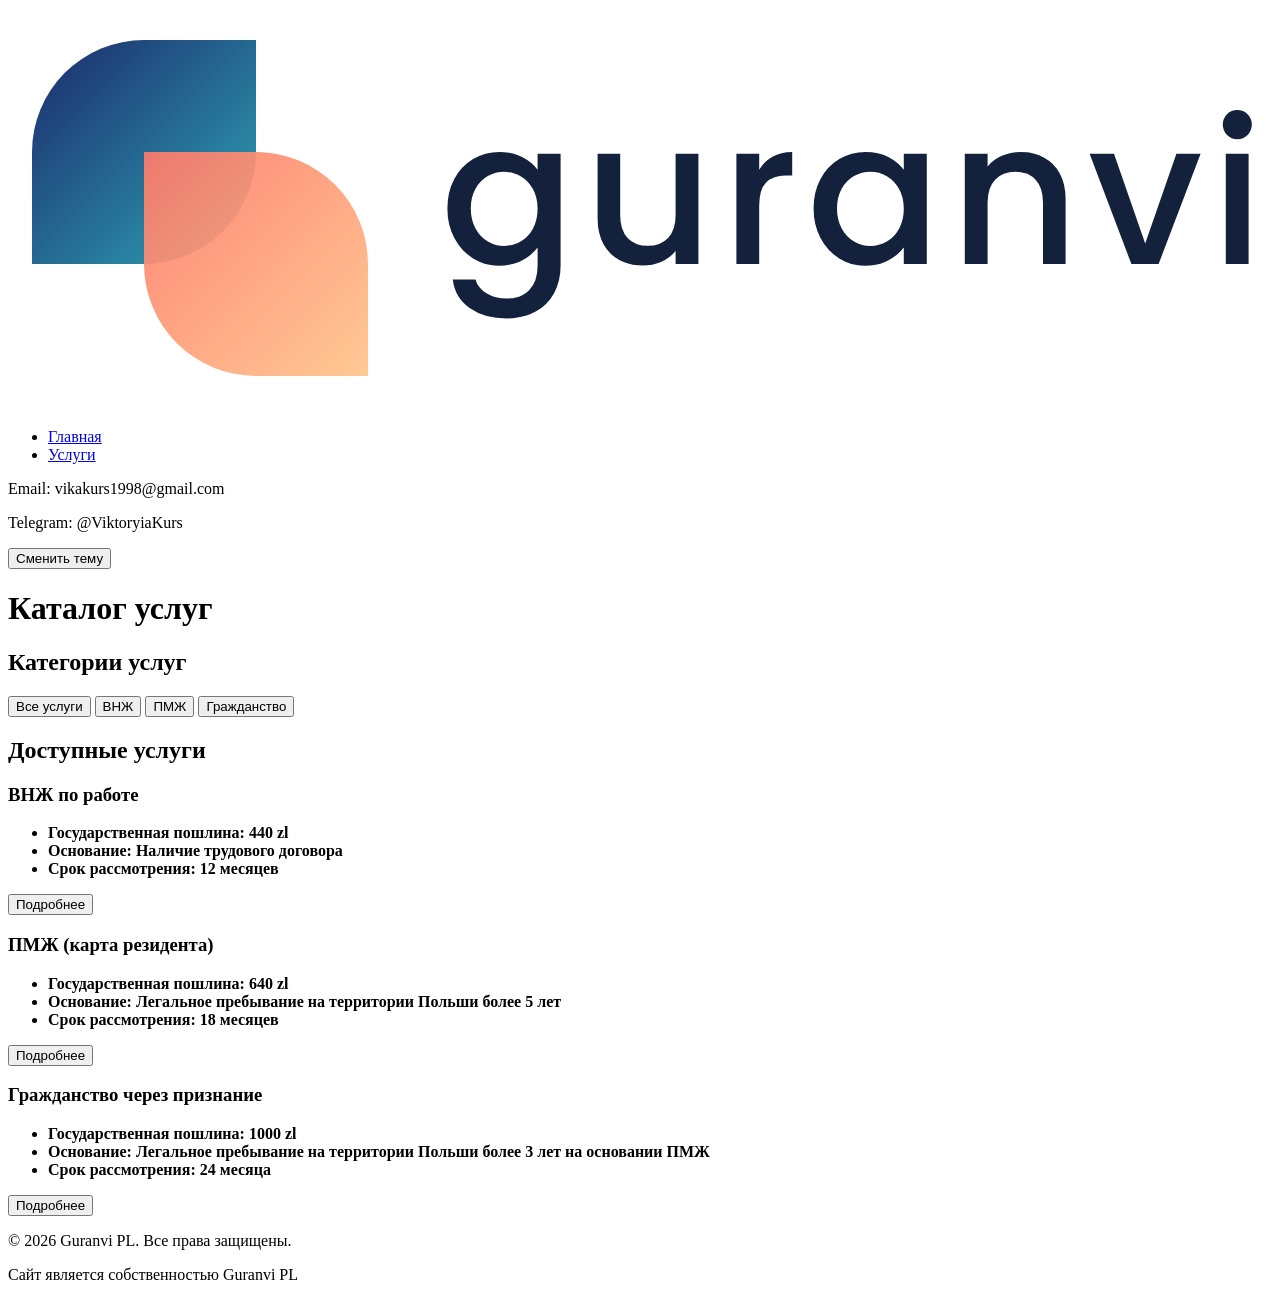
==== catalog.html @ c5201290 "feat: add structure catalog.html" ====
<!DOCTYPE html>
<html lang="ru">
<head>
    <meta charset="UTF-8">
    <meta name="viewport" content="width=device-width, initial-scale=1.0">
    <title>Каталог услуг | Легализация в Польше</title>
</head>
<body>
    <header>
        <a href="index.html" class="logo"><img src="guranvi-logo.png" alt="Логотип Guranvi"></a>
    <nav>
        <ul>
            <li><a href="index.html">Главная</a></li>
            <li><a href="catalog.html">Услуги</a></li>
        </ul>
    </nav>
    <div class="header-actions">
        <p>Email: vikakurs1998@gmail.com</p>
        <p>Telegram: @ViktoryiaKurs</p>
        <button id="theme-toggle">Сменить тему</button>
    </div>
    </header>
    <main>
        <h1>Каталог услуг</h1>
        <section class="services-filters">
            <h2>Категории услуг</h2>
            <div class="filter-buttons">
                <button class="filter-btn">Все услуги</button>
                <button class="filter-btn">ВНЖ</button>
                <button class="filter-btn">ПМЖ</button>
                <button class="filter-btn">Гражданство</button>
            </div>
        </section>
        <section class ="catalog-grid-section">
            <h2>Доступные услуги</h2>
            <div class="catalog-grid">
                <article class="service-card" data-category="vnzh">
                    <h3>ВНЖ по работе</h3>
                    <ul class="service-parameters">
                        <li><strong>Государственная пошлина: 440 zl</strong></li>
                        <li><strong>Основание: Наличие трудового договора</strong></li>
                        <li><strong>Срок рассмотрения: 12 месяцев</strong></li>
                    </ul>
                    <button class="card-btn">Подробнее</button>
                </article>
            <article class="service-card" data-category="pmzh">
                <h3>ПМЖ (карта резидента)</h3>
                <ul class="service-parameters">
                    <li><strong>Государственная пошлина: 640 zl</strong></li>
                    <li><strong>Основание: Легальное пребывание на территории Польши более 5 лет</strong></li>
                    <li><strong>Срок рассмотрения: 18 месяцев</strong></li>
                </ul>
                <button class="card-btn">Подробнее</button>
            </article>
            <article class="service-card" data-category="grazhdanstvo">
                <h3>Гражданство через признание</h3>
                <ul class="service-parameters">
                    <li><strong>Государственная пошлина: 1000 zl</strong></li>
                    <li><strong>Основание: Легальное пребывание на территории Польши более 3 лет на основании ПМЖ</strong></li>
                    <li><strong>Срок рассмотрения: 24 месяца</strong></li>
                </ul>
                <button class="card-btn">Подробнее</button>
            </article>
        </div>
    </main>
    <footer>
        <p>&copy; 2026 Guranvi PL. Все права защищены.</p>
        <p>Сайт является собственностью Guranvi PL</p>
    </footer>
</body>
</html>
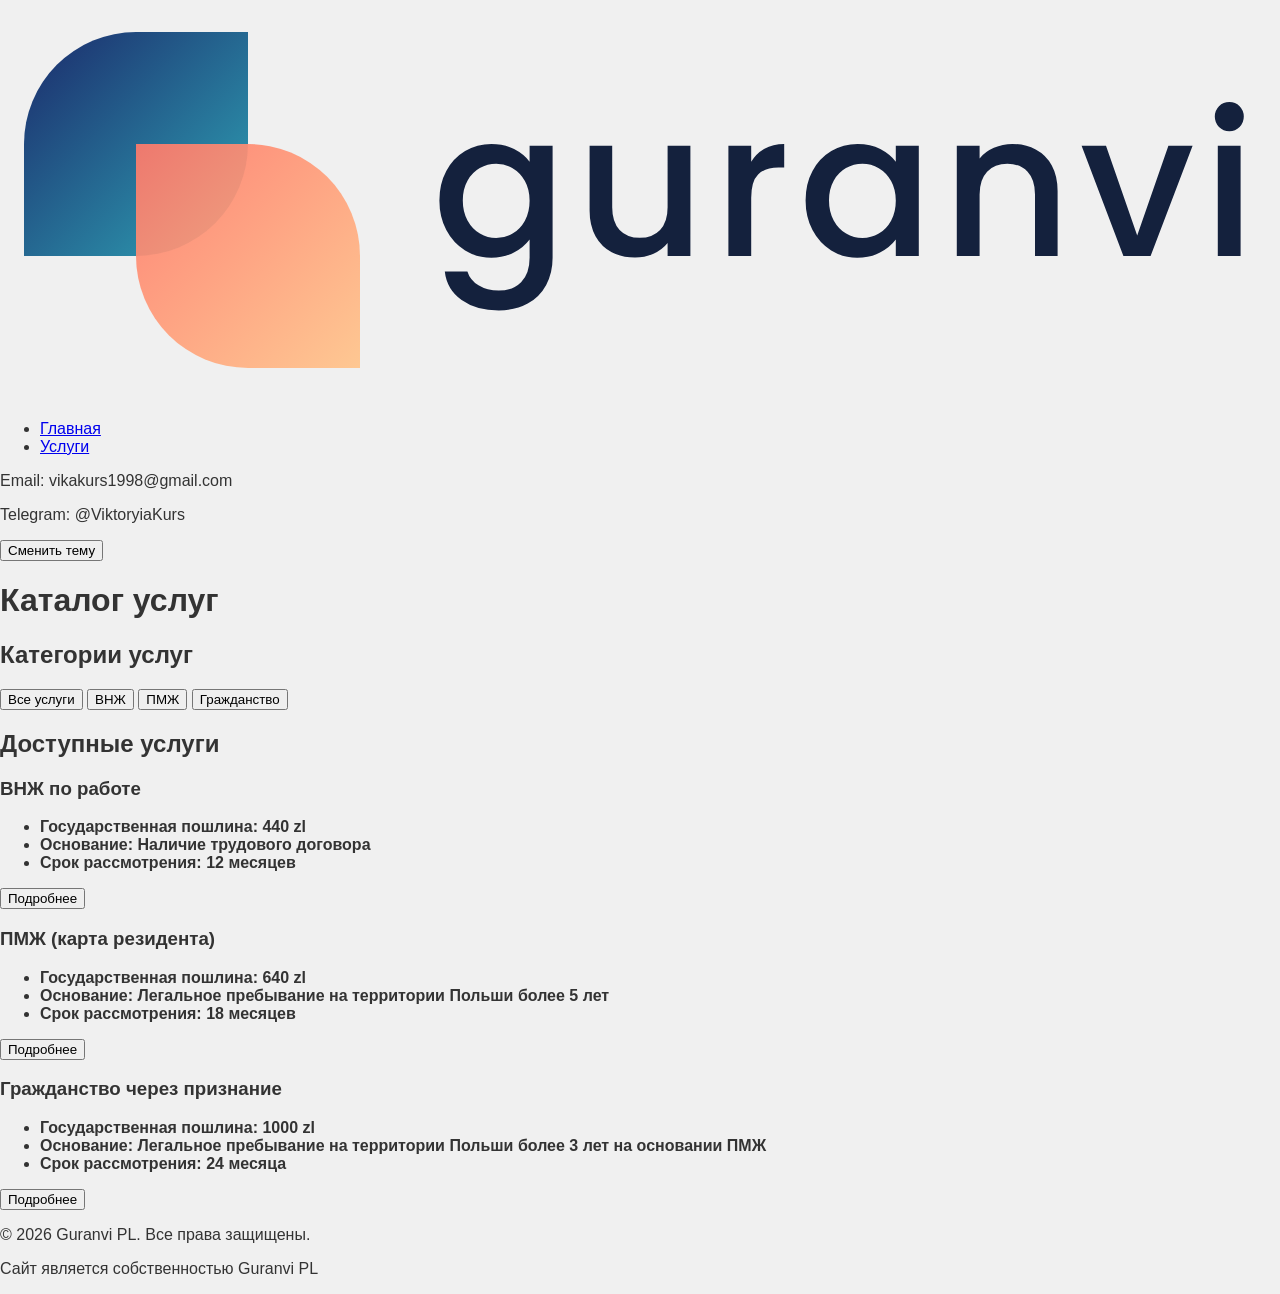
==== commit 391da0ae: "feat: style and change styles button" ====
--- a/catalog.html
+++ b/catalog.html
@@ -4,6 +4,7 @@
     <meta charset="UTF-8">
     <meta name="viewport" content="width=device-width, initial-scale=1.0">
     <title>Каталог услуг | Легализация в Польше</title>
+    <link rel="stylesheet" href="style.css">
 </head>
 <body>
     <header>
@@ -62,10 +63,12 @@
                 <button class="card-btn">Подробнее</button>
             </article>
         </div>
+        </section>
     </main>
     <footer>
         <p>&copy; 2026 Guranvi PL. Все права защищены.</p>
         <p>Сайт является собственностью Guranvi PL</p>
     </footer>
+    <script src="script.js"></script>
 </body>
 </html>
--- a/style.css
+++ b/style.css
@@ -0,0 +1,21 @@
+:root {
+    --bg-color: #f0f0f0;
+    --text-color: #333;
+    --accent-color: #007BFF;
+}
+[data-theme="dark"] {
+    --bg-color: #1e1e1e;
+    --text-color: #f0f0f0;
+    --accent-color: #1E90FF;
+}
+body {
+    background-color: var(--bg-color);
+    color: var(--text-color);
+    font-family: Arial, sans-serif;
+    margin: 0;
+    padding: 0;
+}
+[data-theme="dark"] .logo img {
+    filter: brightness(0) invert(1);
+    opacity: 0.9;
+}
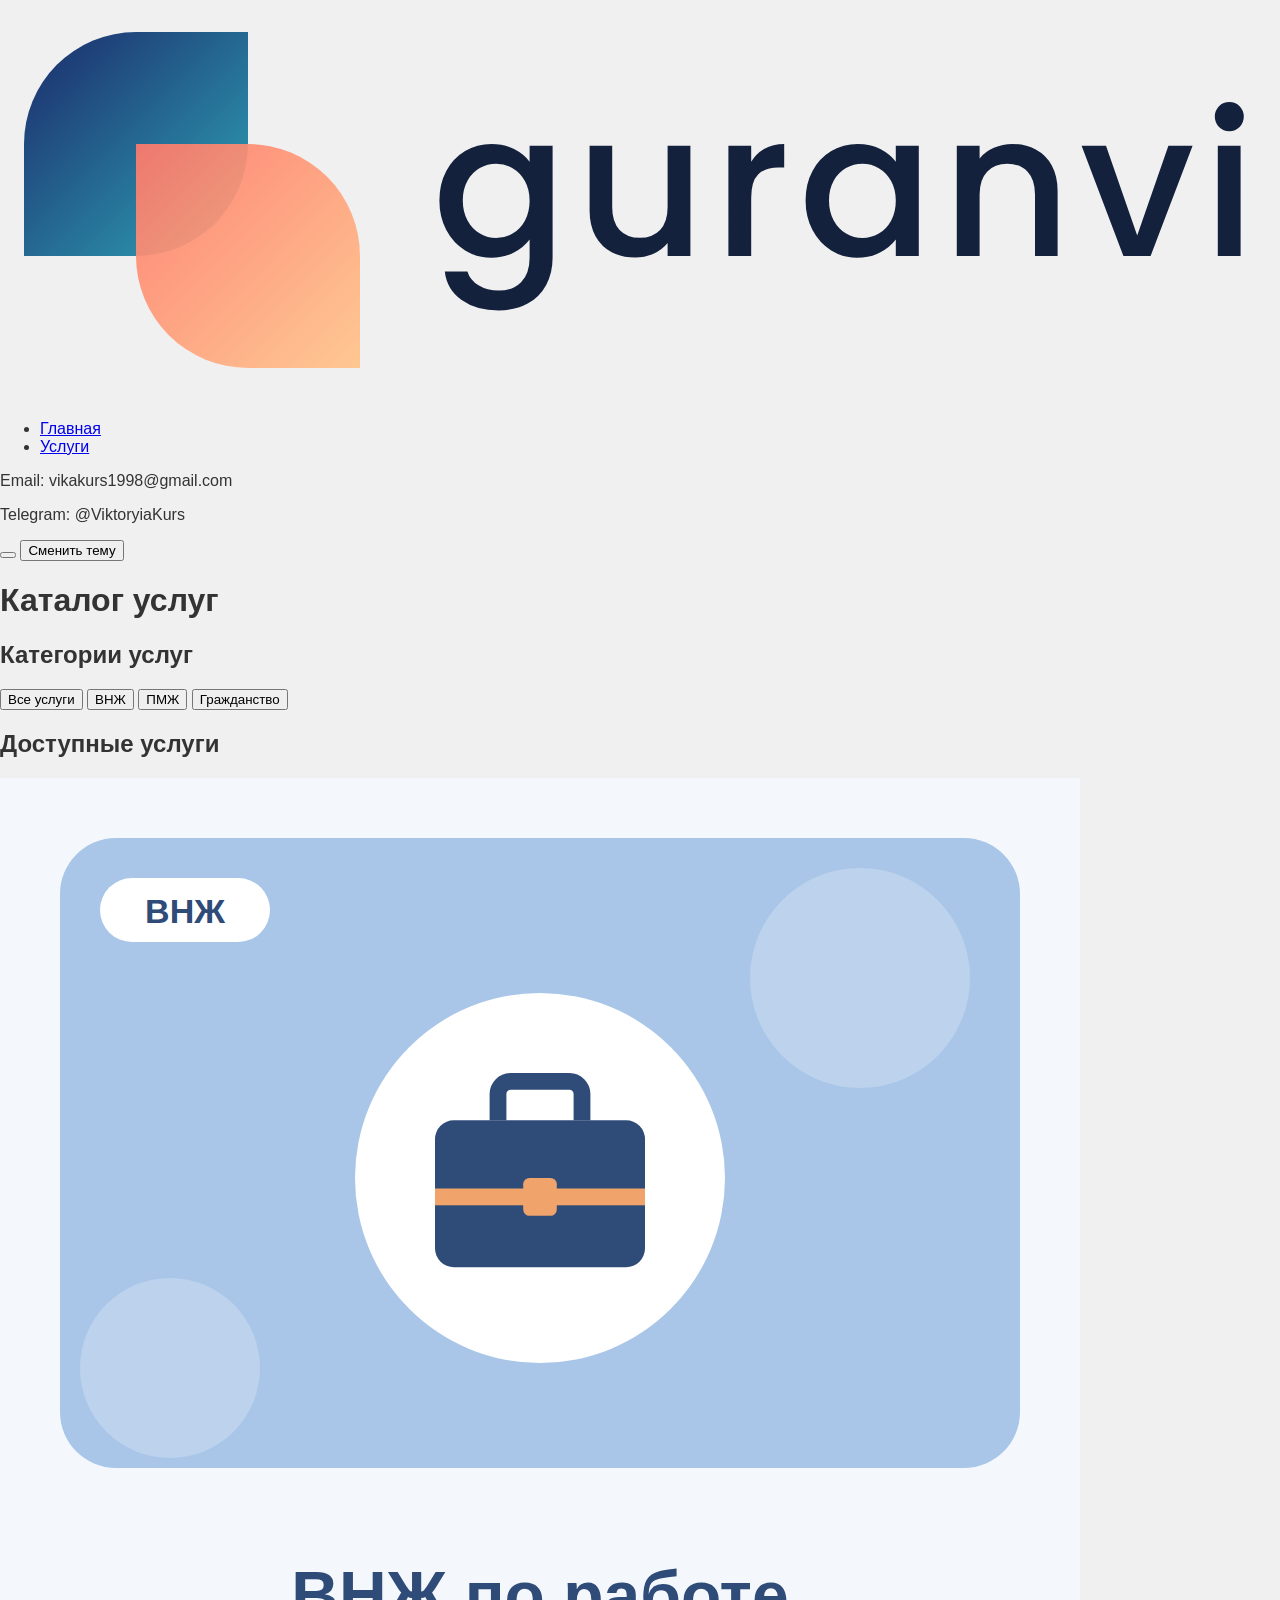
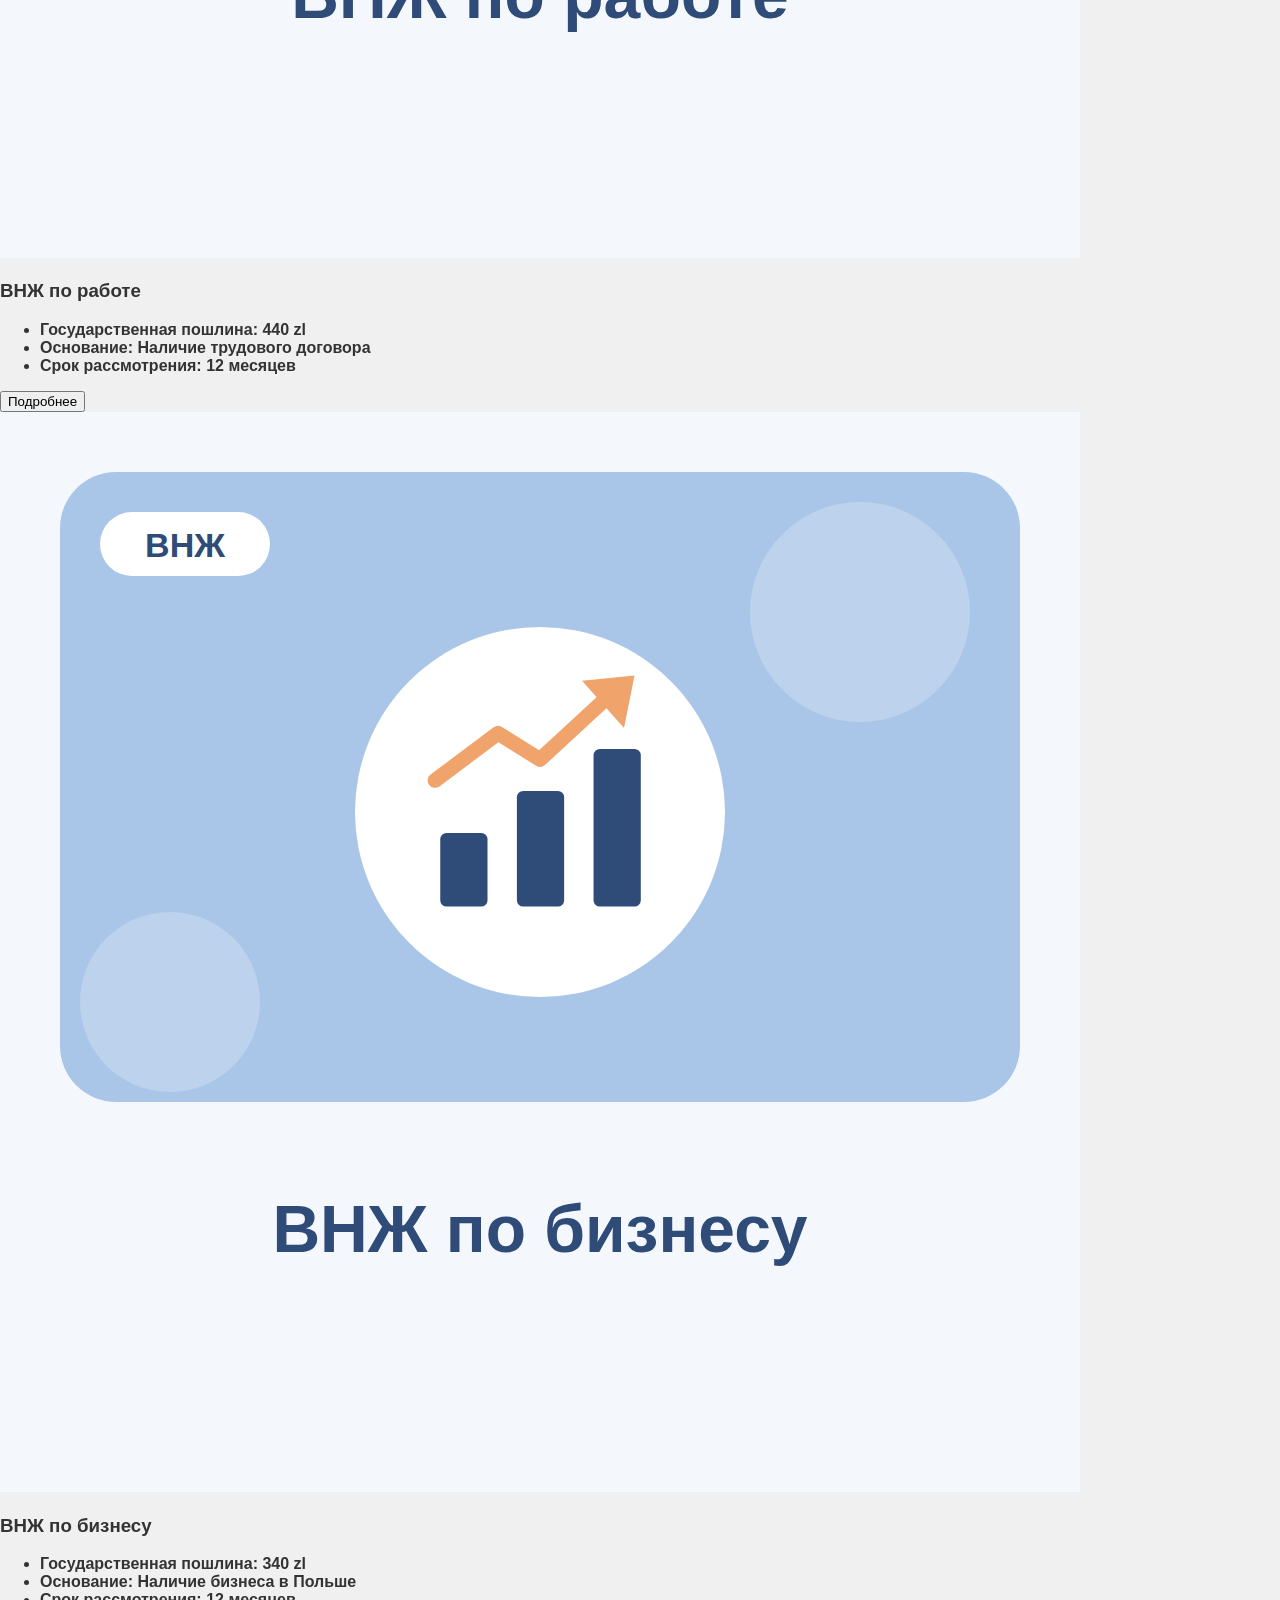
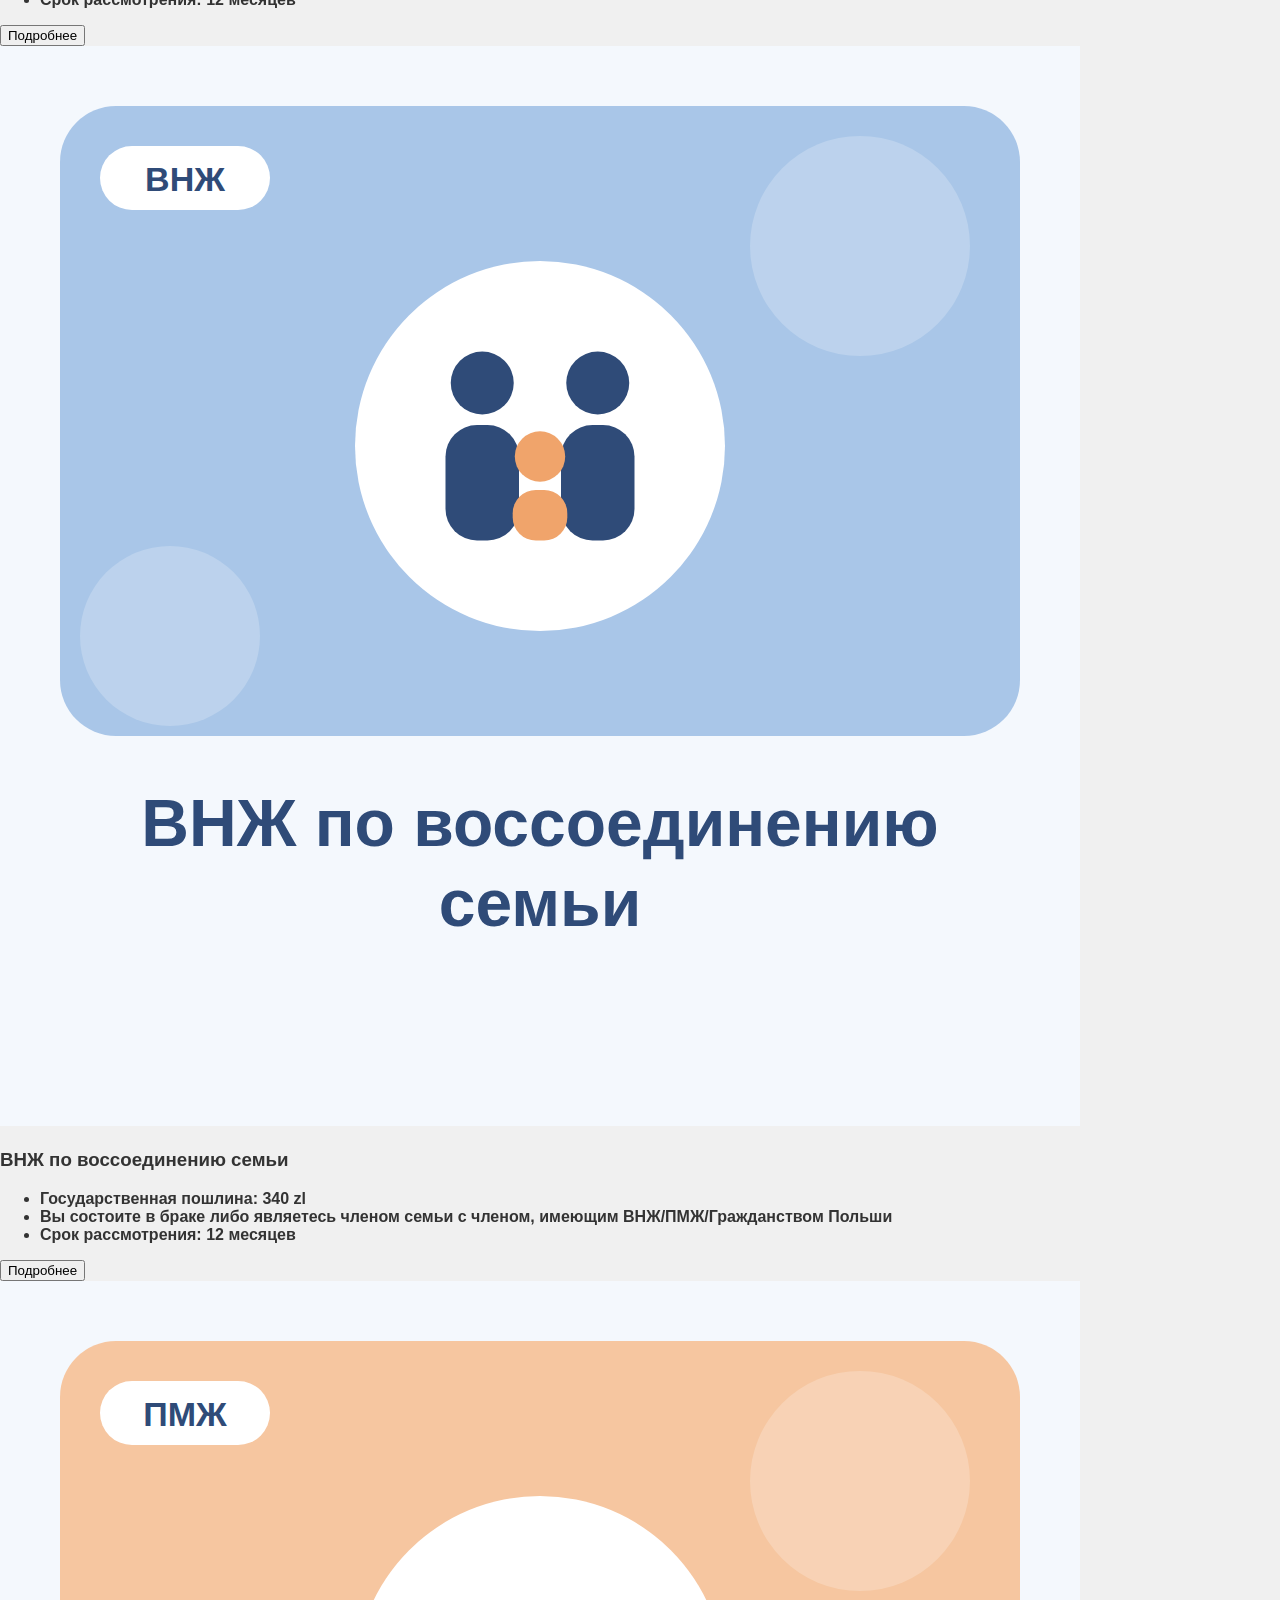
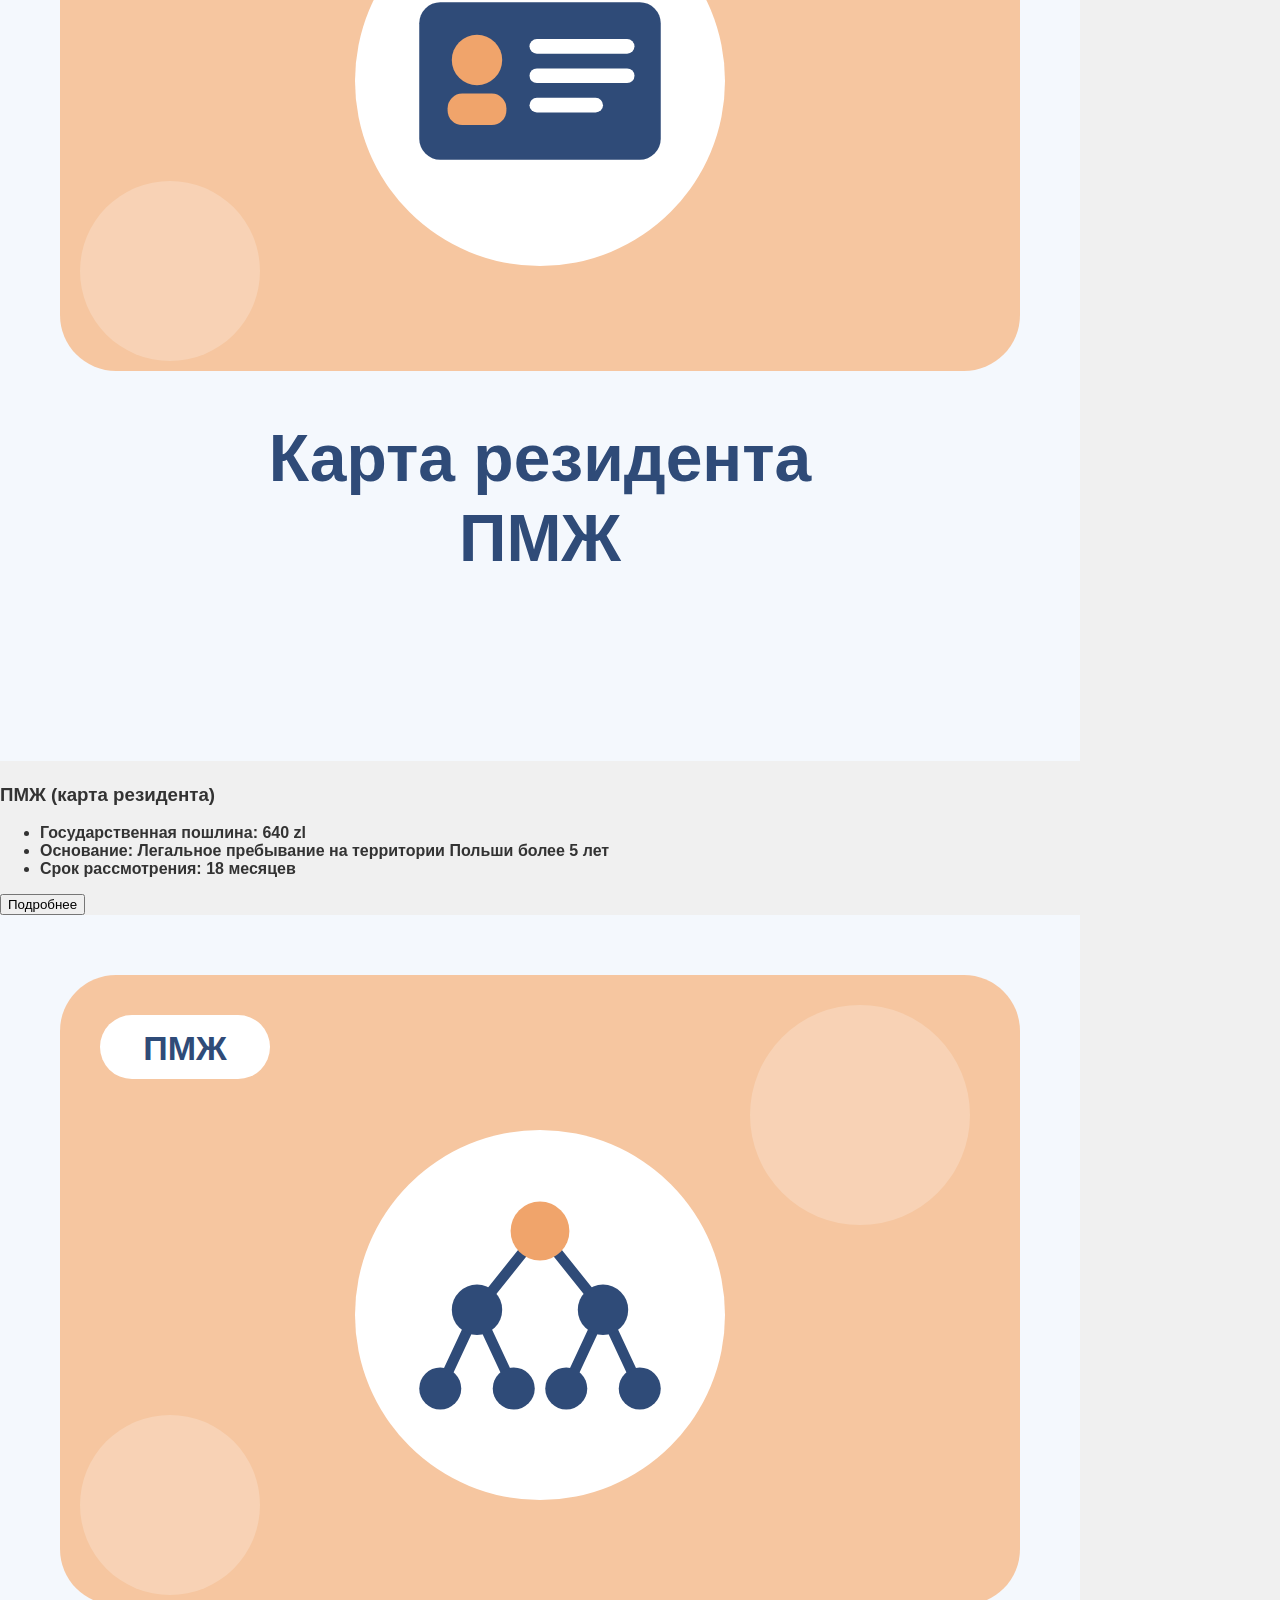
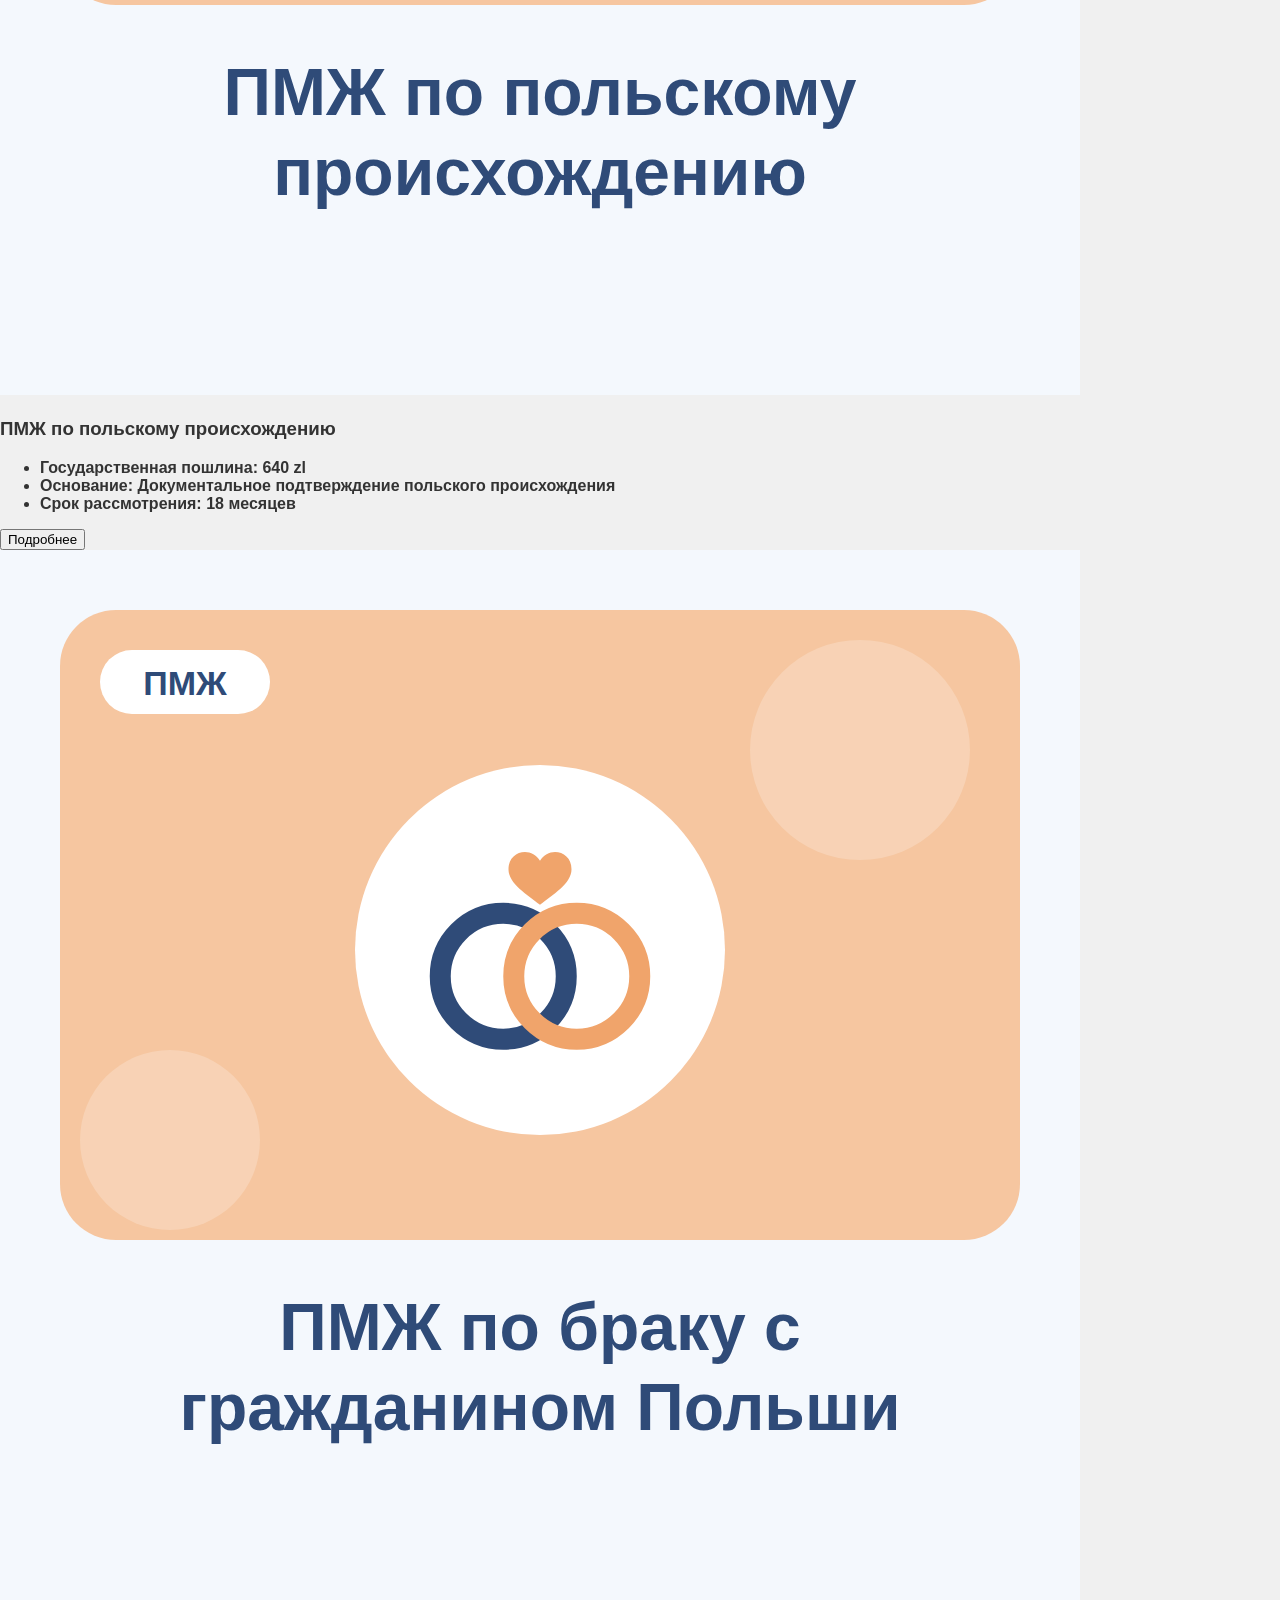
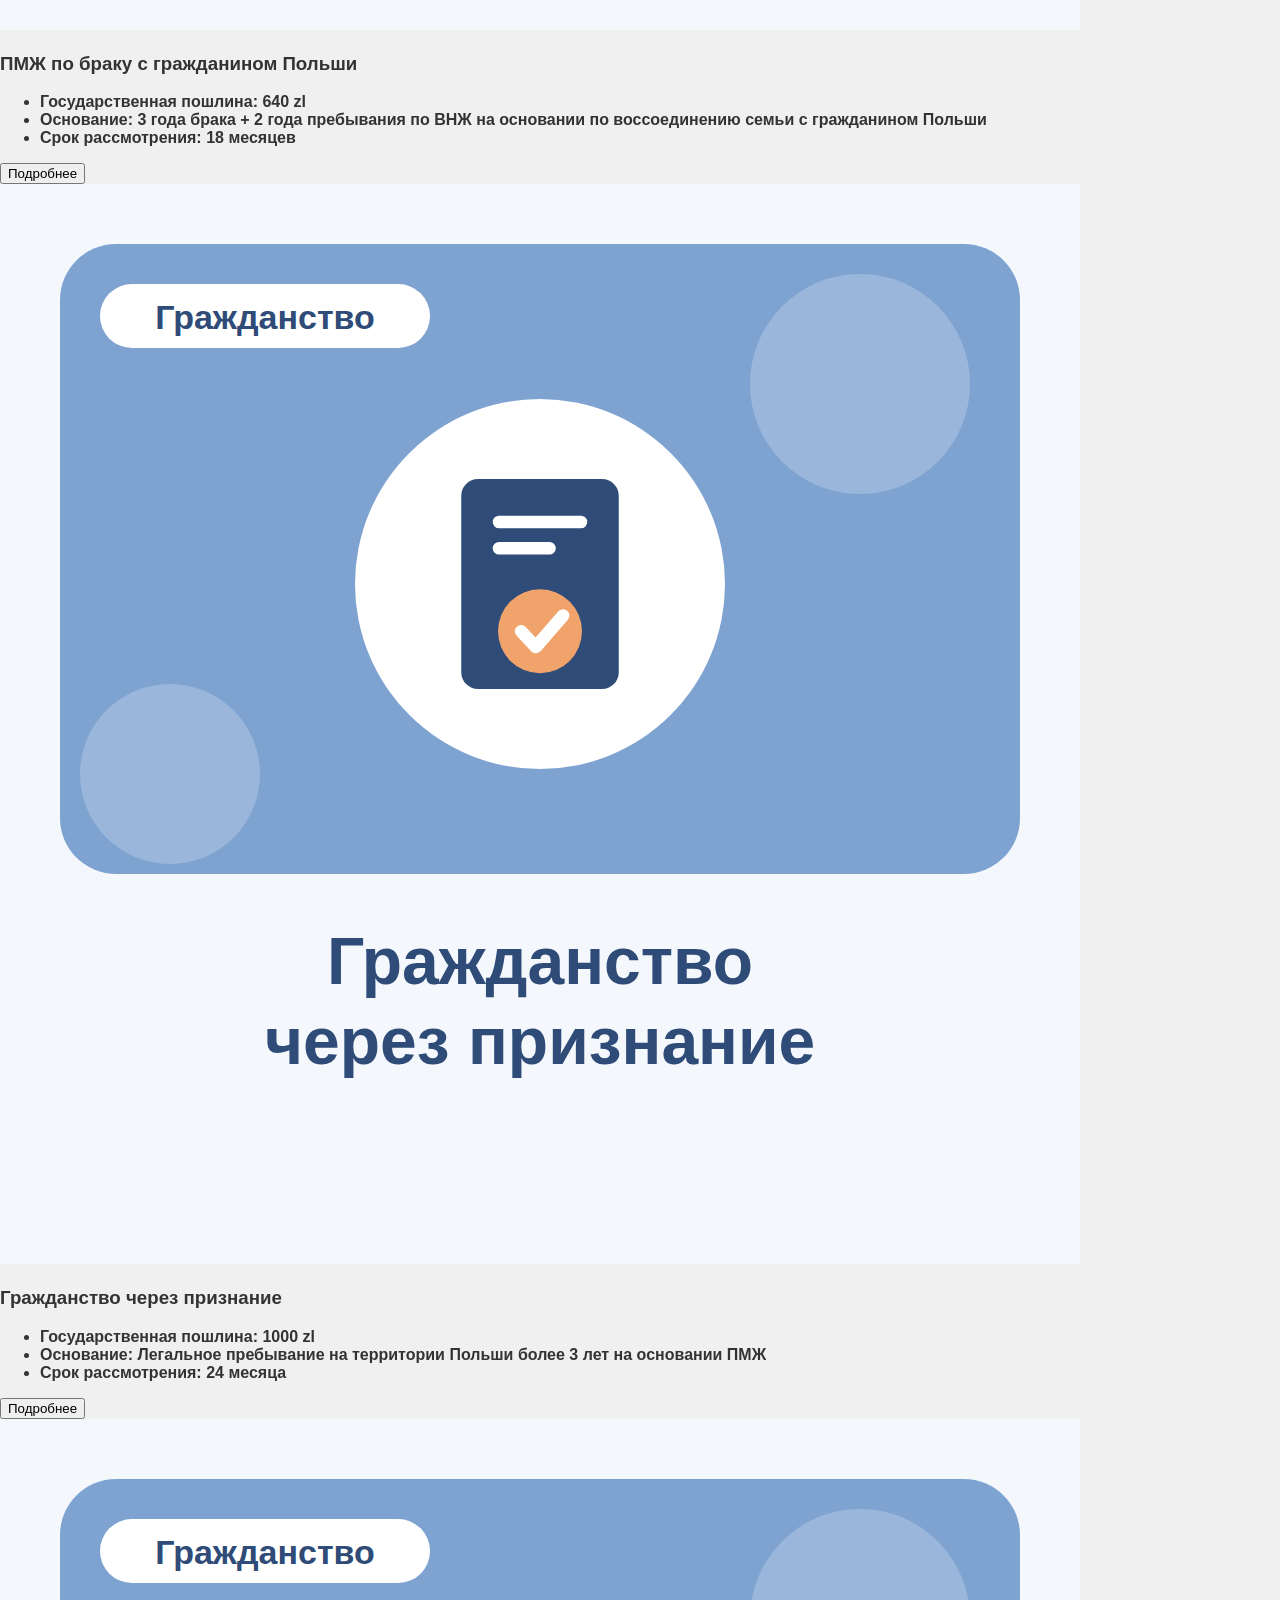
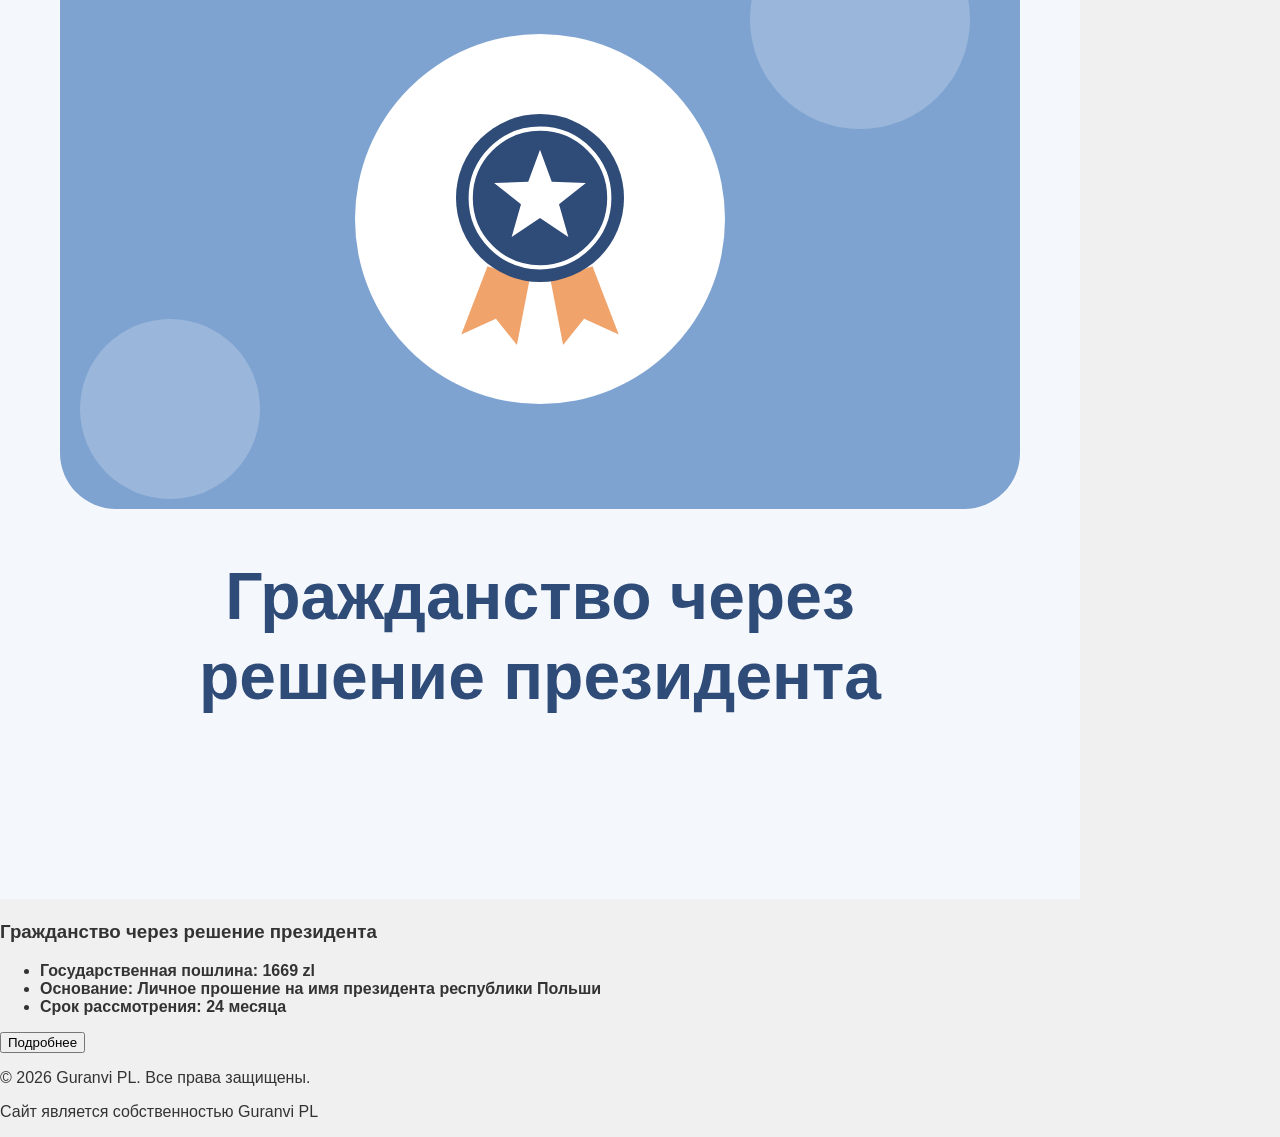
==== commit eb819ea7: "feat: restructure images folder and add cards content" ====
--- a/catalog.html
+++ b/catalog.html
@@ -5,6 +5,7 @@
     <meta name="viewport" content="width=device-width, initial-scale=1.0">
     <title>Каталог услуг | Легализация в Польше</title>
     <link rel="stylesheet" href="style.css">
+    <link rel="icon" type="image/svg+xml" href="images/guranvi-icon.svg">
 </head>
 <body>
     <header>
@@ -18,6 +19,11 @@
     <div class="header-actions">
         <p>Email: vikakurs1998@gmail.com</p>
         <p>Telegram: @ViktoryiaKurs</p>
+        <button class="burger-menu" aria-label="Открыть меню"></button>
+        <span></span>
+        <span></span>
+        <span></span>
+        </button>
         <button id="theme-toggle">Сменить тему</button>
     </div>
     </header>
@@ -36,6 +42,7 @@
             <h2>Доступные услуги</h2>
             <div class="catalog-grid">
                 <article class="service-card" data-category="vnzh">
+                    <img src="images/01-vnzh-rabota.png" alt="ВНЖ по работе" class="card-img">
                     <h3>ВНЖ по работе</h3>
                     <ul class="service-parameters">
                         <li><strong>Государственная пошлина: 440 zl</strong></li>
@@ -44,7 +51,28 @@
                     </ul>
                     <button class="card-btn">Подробнее</button>
                 </article>
+                <article class="service-card" data-category="vnzh">
+                    <img src="images/02-vnzh-biznes.png" alt="ВНЖ по бизнесу" class="card-img">
+                    <h3>ВНЖ по бизнесу</h3>
+                    <ul class="service-parameters">
+                        <li><strong>Государственная пошлина: 340 zl</strong></li>
+                        <li><strong>Основание: Наличие бизнеса в Польше</strong></li>
+                        <li><strong>Срок рассмотрения: 12 месяцев</strong></li>
+                    </ul>
+                    <button class="card-btn">Подробнее</button>
+                </article>
+            <article class="service-card" data-category="vnzh">
+                    <img src="images/03-vnzh-semya.png" alt="ВНЖ по воссоединению семьи" class="card-img">
+                    <h3>ВНЖ по воссоединению семьи</h3>
+                    <ul class="service-parameters">
+                        <li><strong>Государственная пошлина: 340 zl</strong></li>
+                        <li><strong>Вы состоите в браке либо являетесь членом семьи с членом, имеющим ВНЖ/ПМЖ/Гражданством Польши</strong></li>
+                        <li><strong>Срок рассмотрения: 12 месяцев</strong></li>
+                    </ul>
+                    <button class="card-btn">Подробнее</button>
+                </article>
             <article class="service-card" data-category="pmzh">
+                <img src="images/04-karta-rezidenta.png" alt="ПМЖ (карта резидента)" class="card-img">
                 <h3>ПМЖ (карта резидента)</h3>
                 <ul class="service-parameters">
                     <li><strong>Государственная пошлина: 640 zl</strong></li>
@@ -53,11 +81,42 @@
                 </ul>
                 <button class="card-btn">Подробнее</button>
             </article>
+            <article class="service-card" data-category="pmzh">
+                <img src="images/05-pmzh-proishozhdenie.png" alt="ПМЖ по польскому происхождению" class="card-img">
+                <h3>ПМЖ по польскому происхождению</h3>
+                <ul class="service-parameters">
+                    <li><strong>Государственная пошлина: 640 zl</strong></li>
+                    <li><strong>Основание: Документальное подтверждение польского происхождения</strong></li>
+                    <li><strong>Срок рассмотрения: 18 месяцев</strong></li>
+                </ul>
+                <button class="card-btn">Подробнее</button>
+            </article>
+            <article class="service-card" data-category="pmzh">
+                <img src="images/06-pmzh-brak.png" alt="ПМЖ по браку с гражданином Польши" class="card-img">
+                <h3>ПМЖ по браку с гражданином Польши</h3>
+                <ul class="service-parameters">
+                    <li><strong>Государственная пошлина: 640 zl</strong></li>
+                    <li><strong>Основание: 3 года брака + 2 года пребывания по ВНЖ на основании по воссоединению семьи с гражданином Польши</strong></li>
+                    <li><strong>Срок рассмотрения: 18 месяцев</strong></li>
+                </ul>
+                <button class="card-btn">Подробнее</button>
+            </article>
             <article class="service-card" data-category="grazhdanstvo">
+                <img src="images/07-grazhdanstvo-priznanie.png" alt="Гражданство через признание" class="card-img">
                 <h3>Гражданство через признание</h3>
                 <ul class="service-parameters">
                     <li><strong>Государственная пошлина: 1000 zl</strong></li>
                     <li><strong>Основание: Легальное пребывание на территории Польши более 3 лет на основании ПМЖ</strong></li>
+                    <li><strong>Срок рассмотрения: 24 месяца</strong></li>
+                </ul>
+                <button class="card-btn">Подробнее</button>
+            </article>
+            <article class="service-card" data-category="grazhdanstvo">
+                <img src="images/08-grazhdanstvo-prezident.png" alt="Гражданство через решение президента" class="card-img">
+                <h3>Гражданство через решение президента</h3>
+                <ul class="service-parameters">
+                    <li><strong>Государственная пошлина: 1669 zl</strong></li>
+                    <li><strong>Основание: Личное прошение на имя президента  республики Польши</strong></li>
                     <li><strong>Срок рассмотрения: 24 месяца</strong></li>
                 </ul>
                 <button class="card-btn">Подробнее</button>
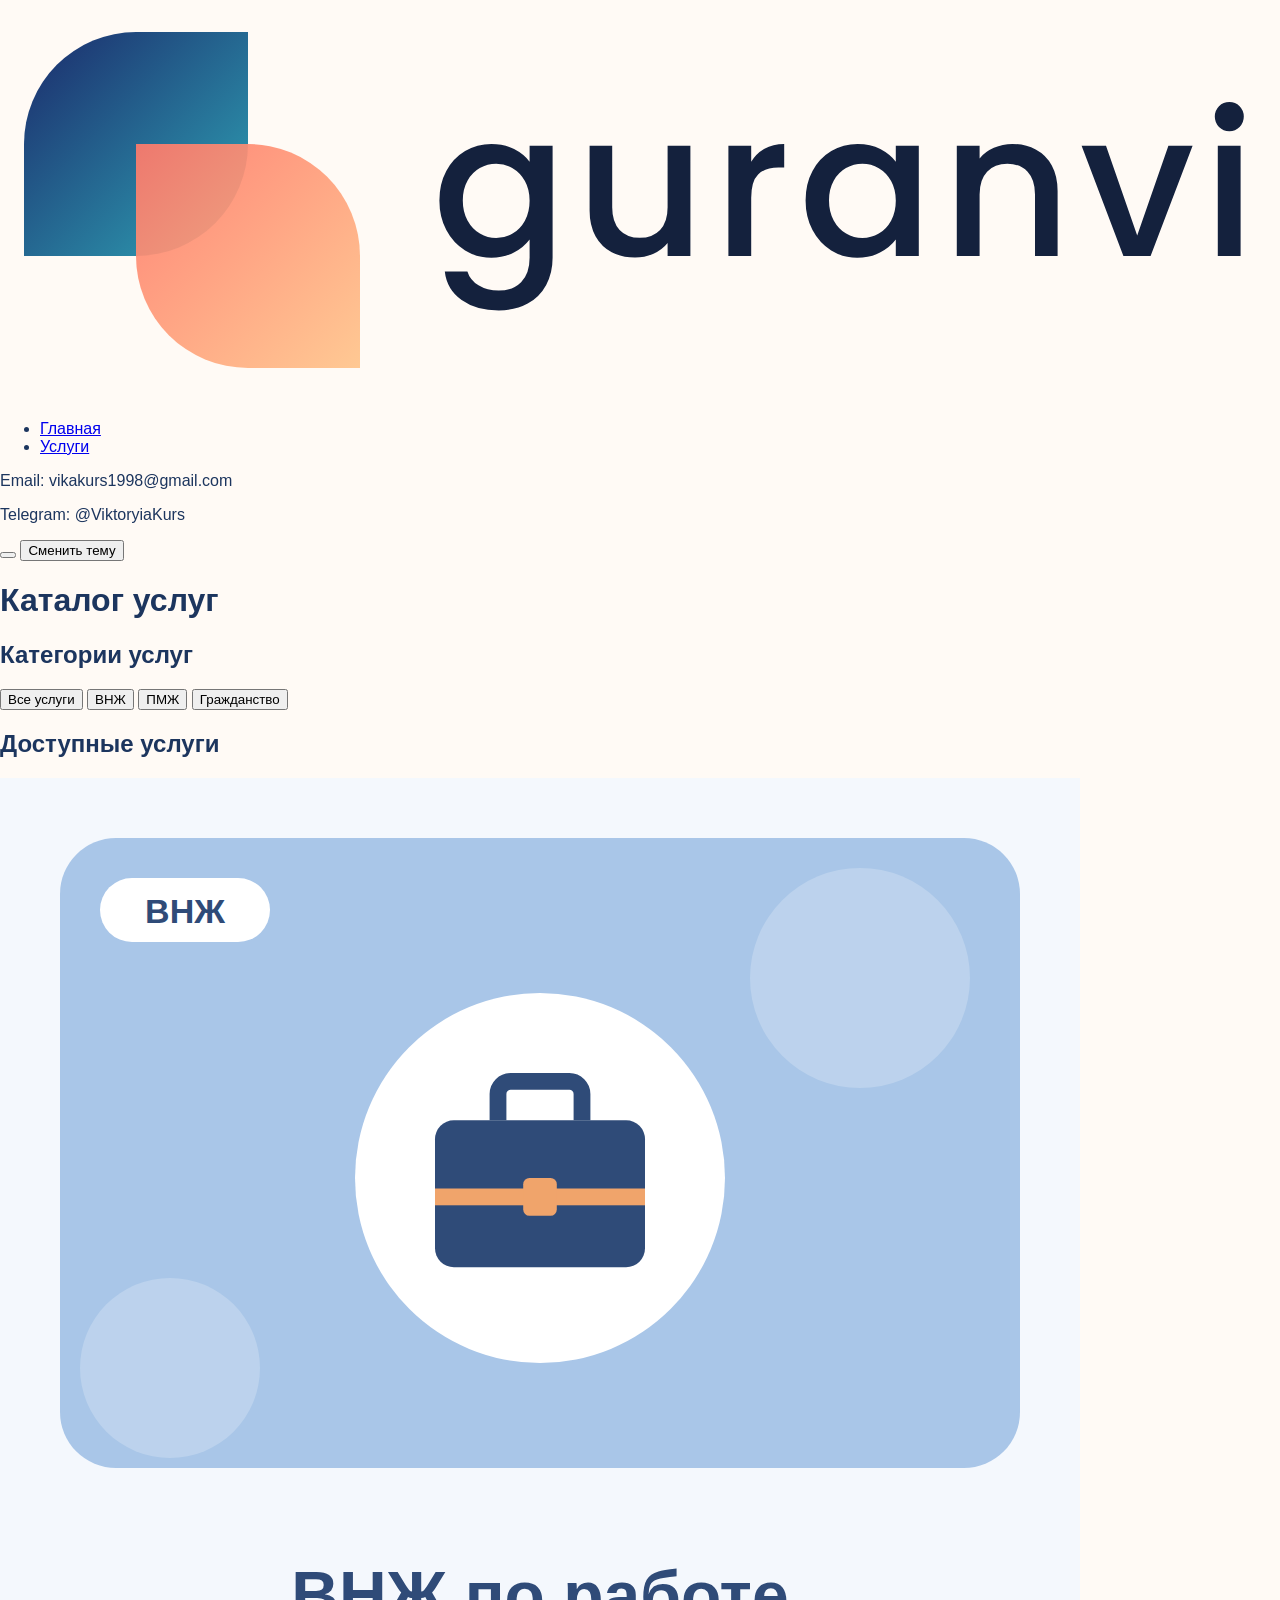
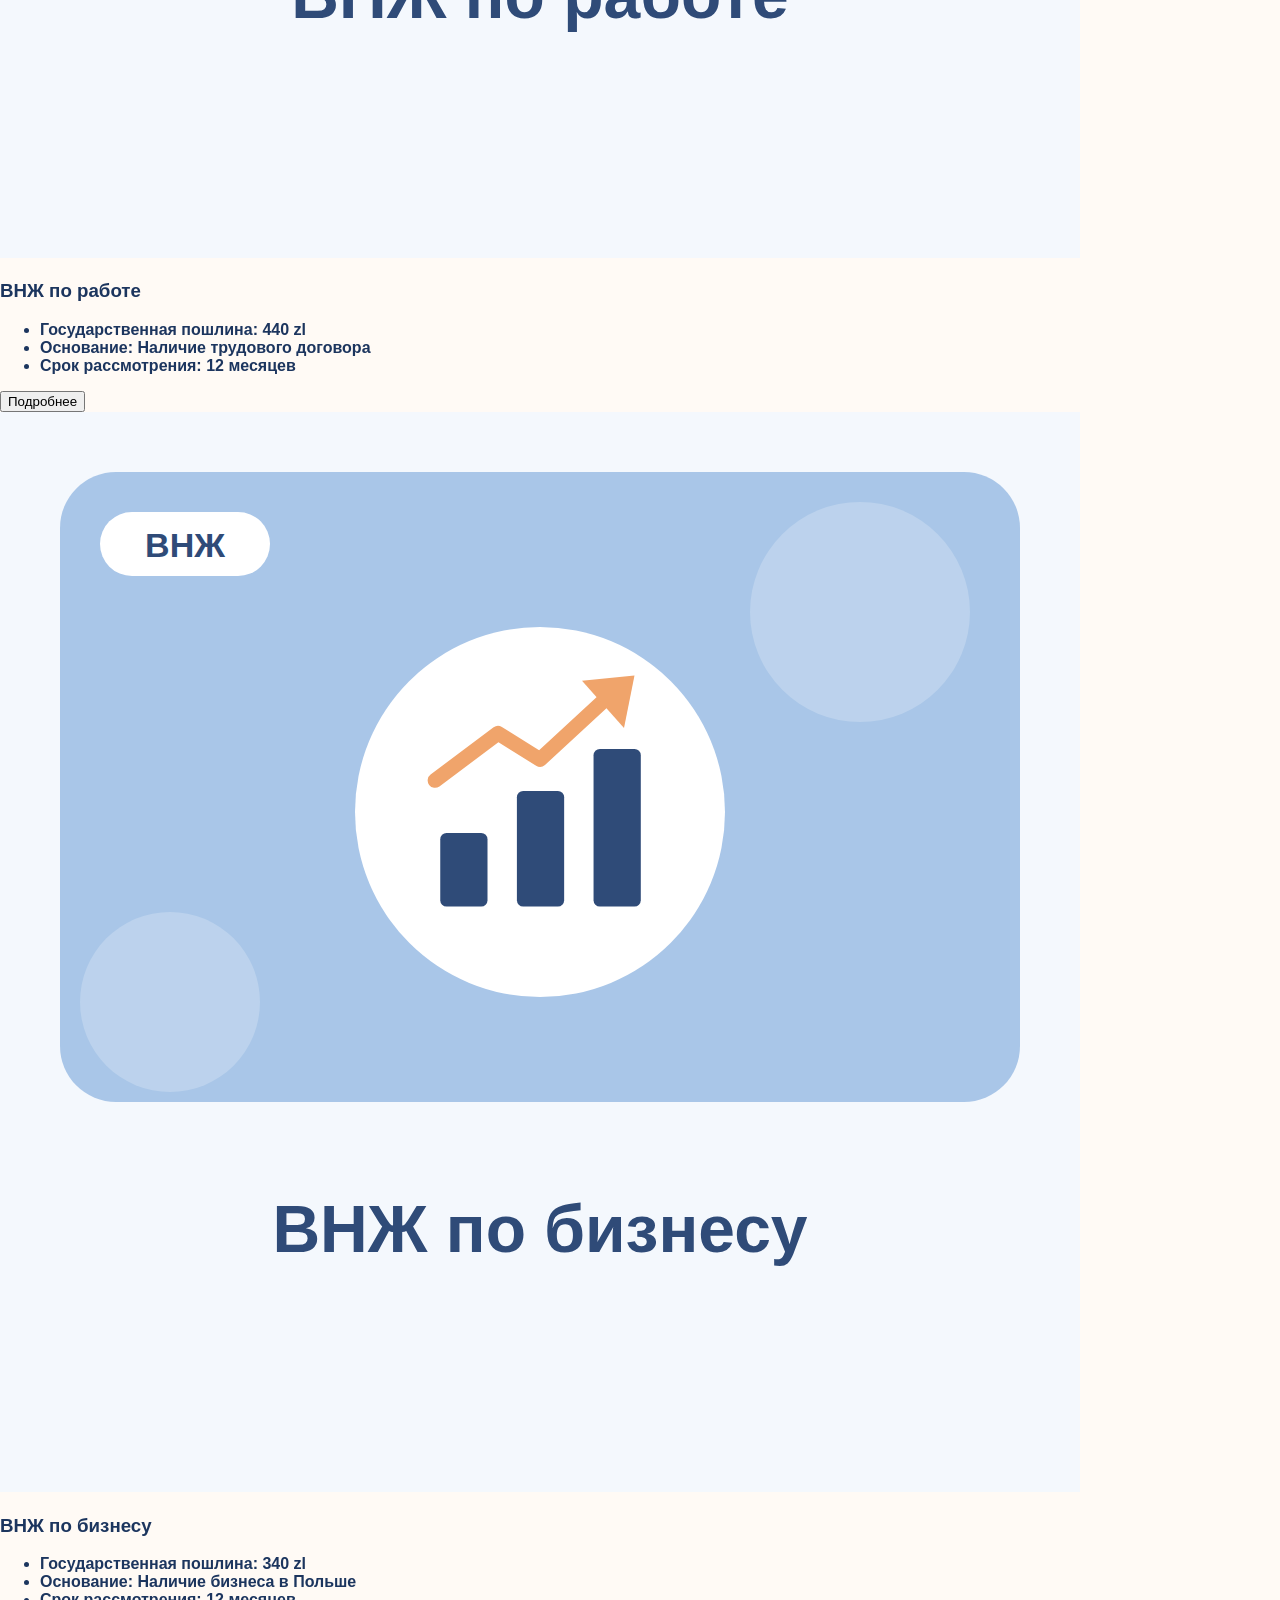
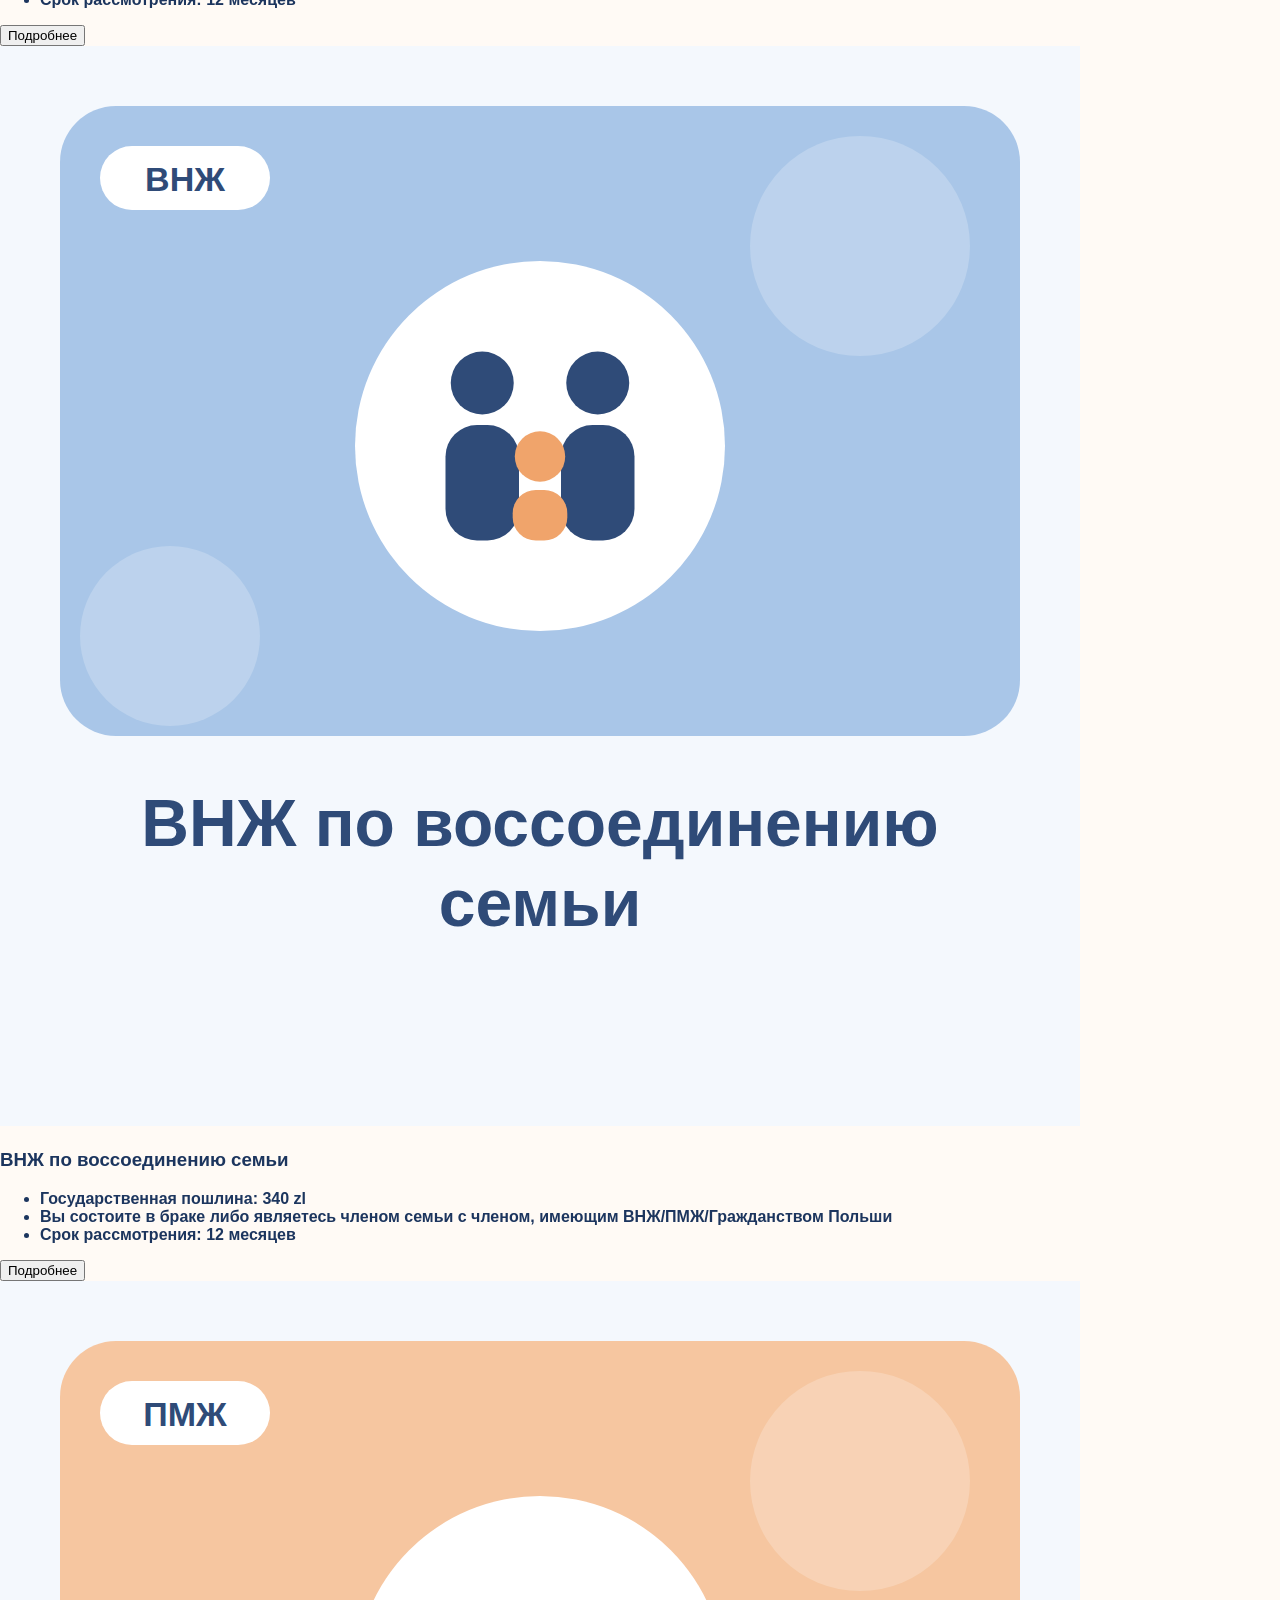
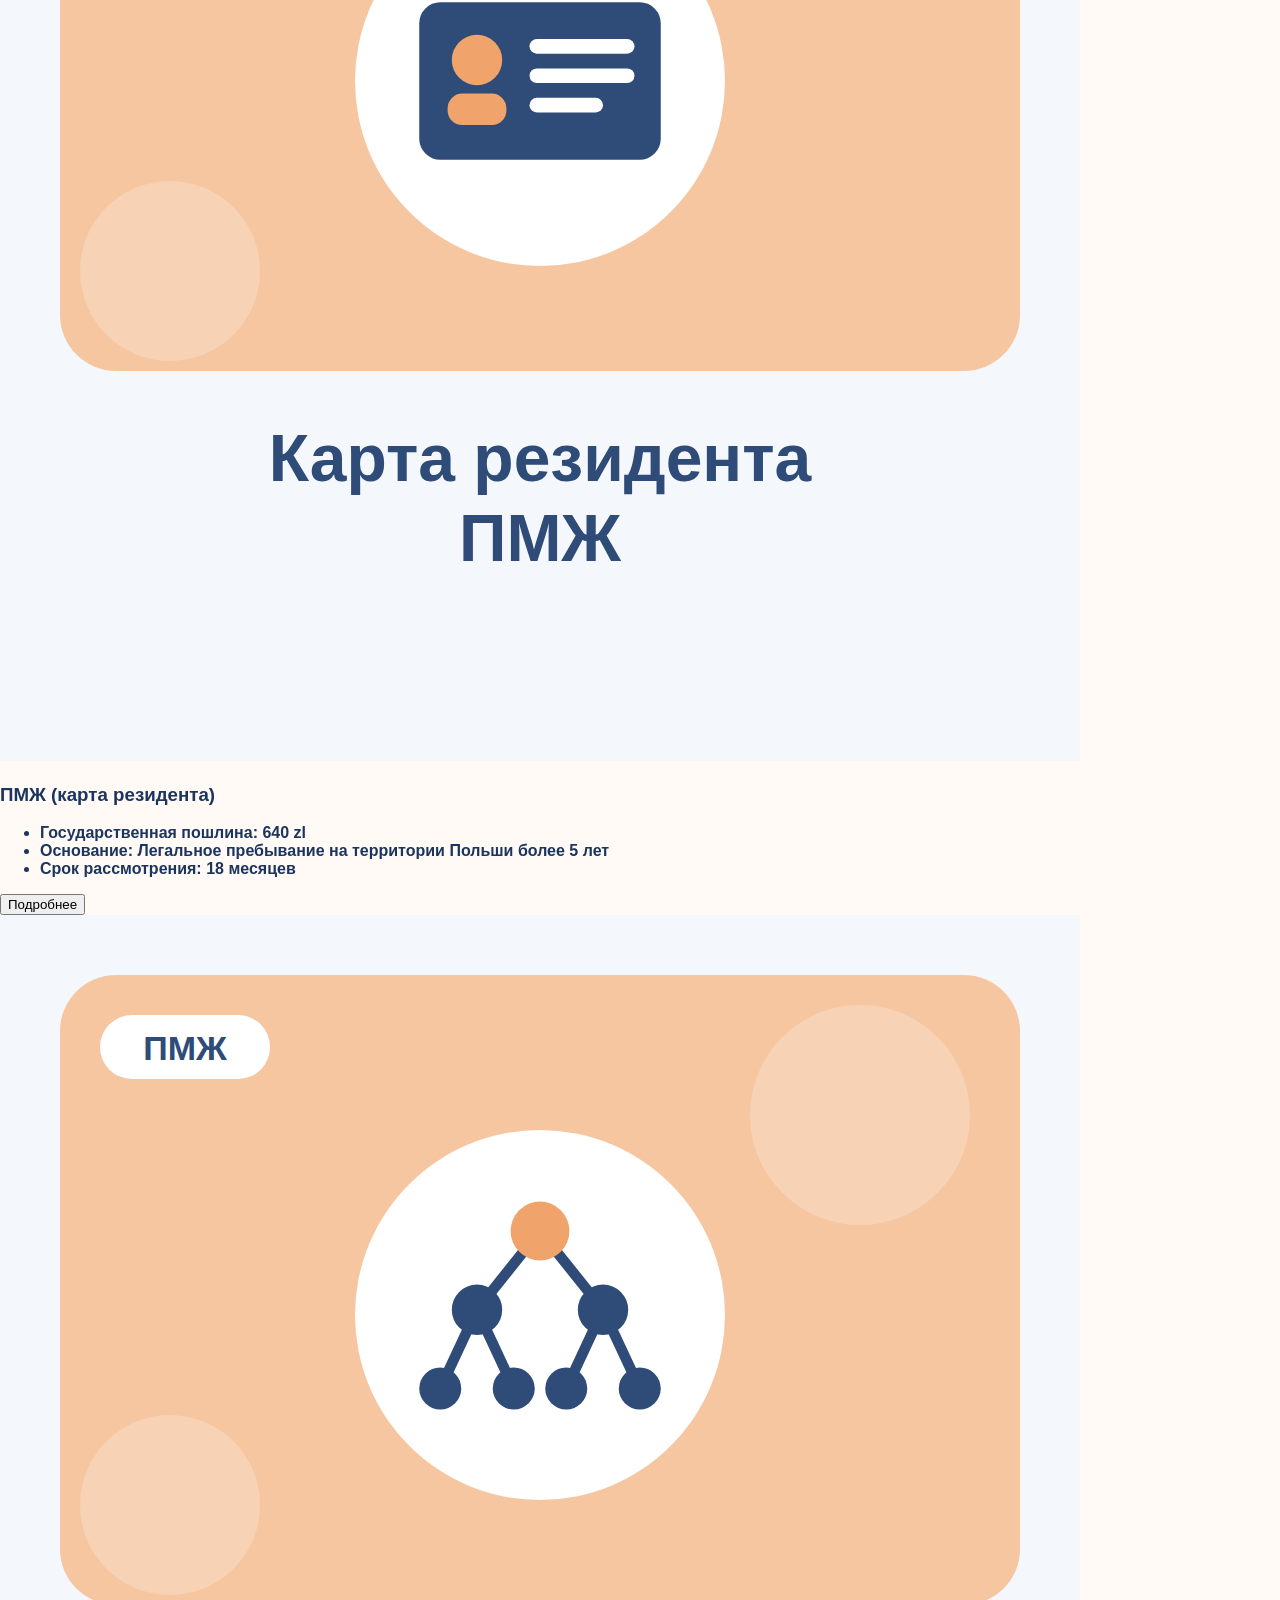
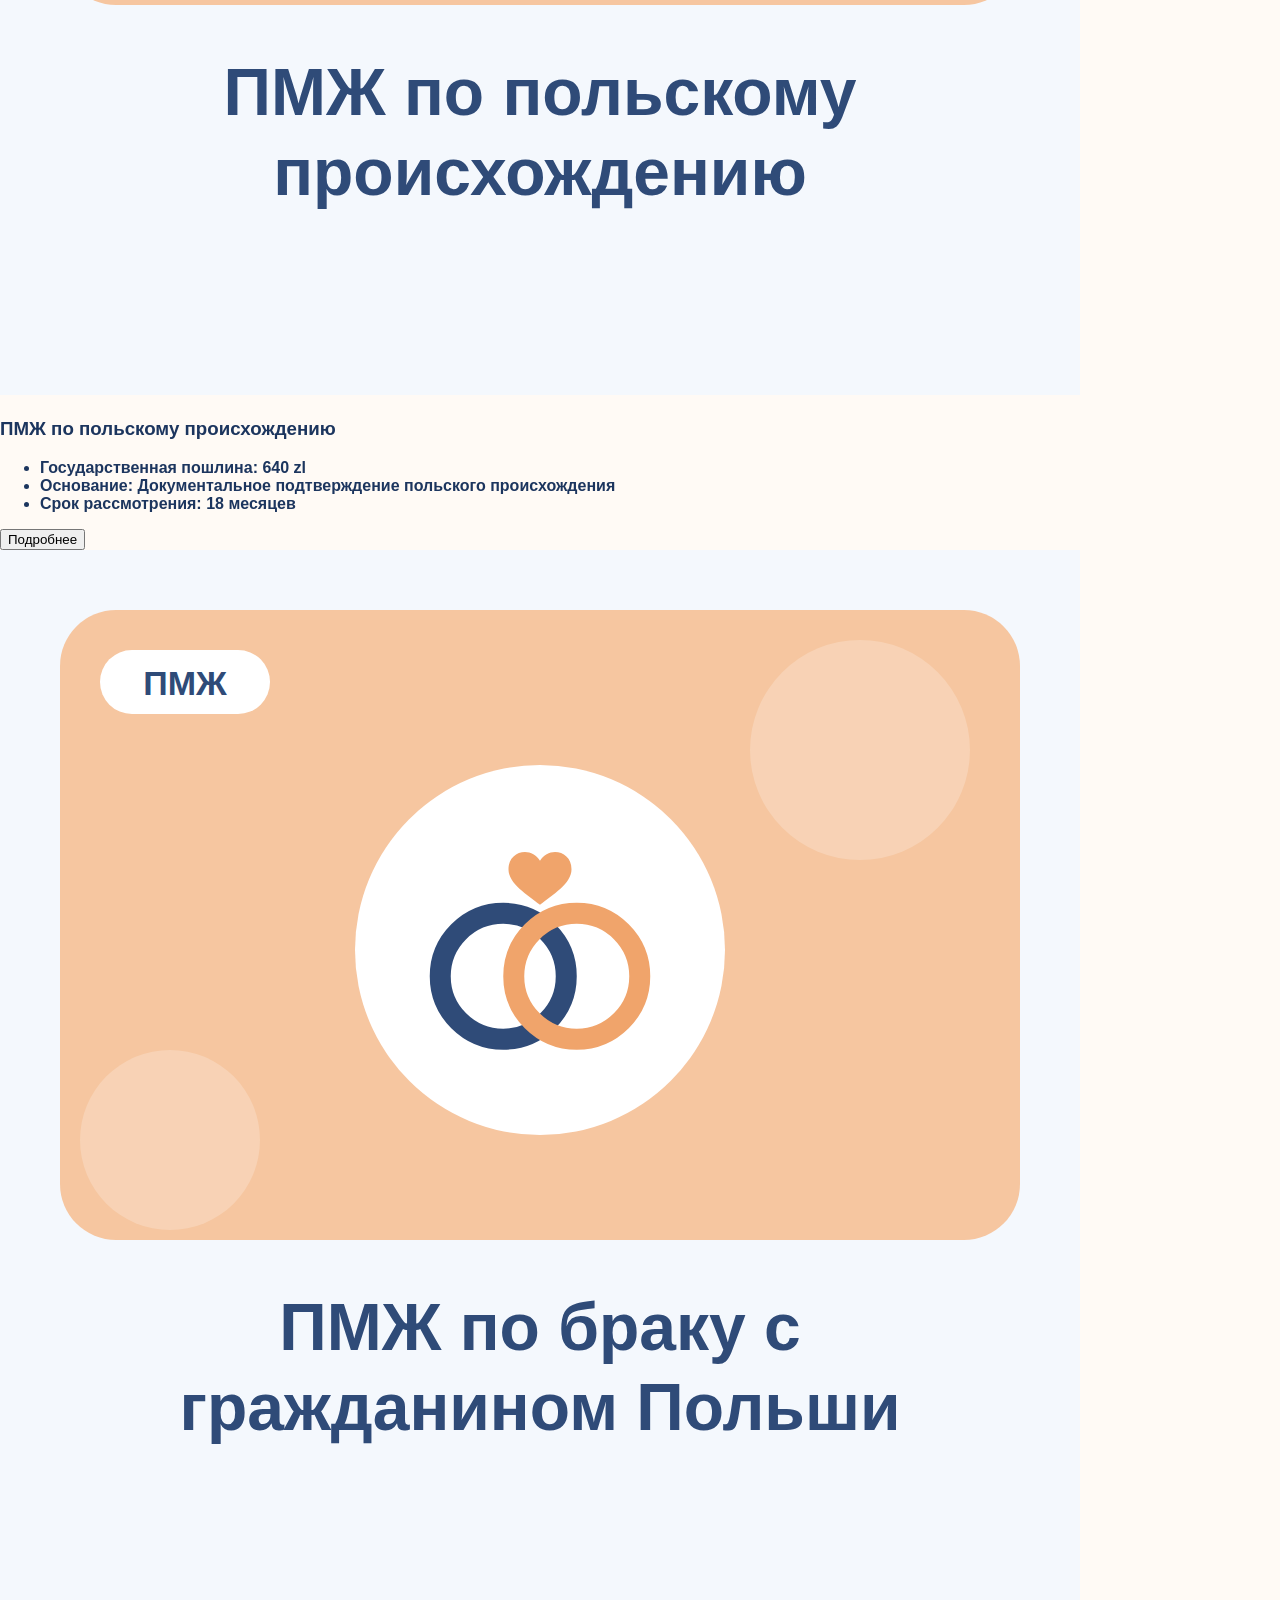
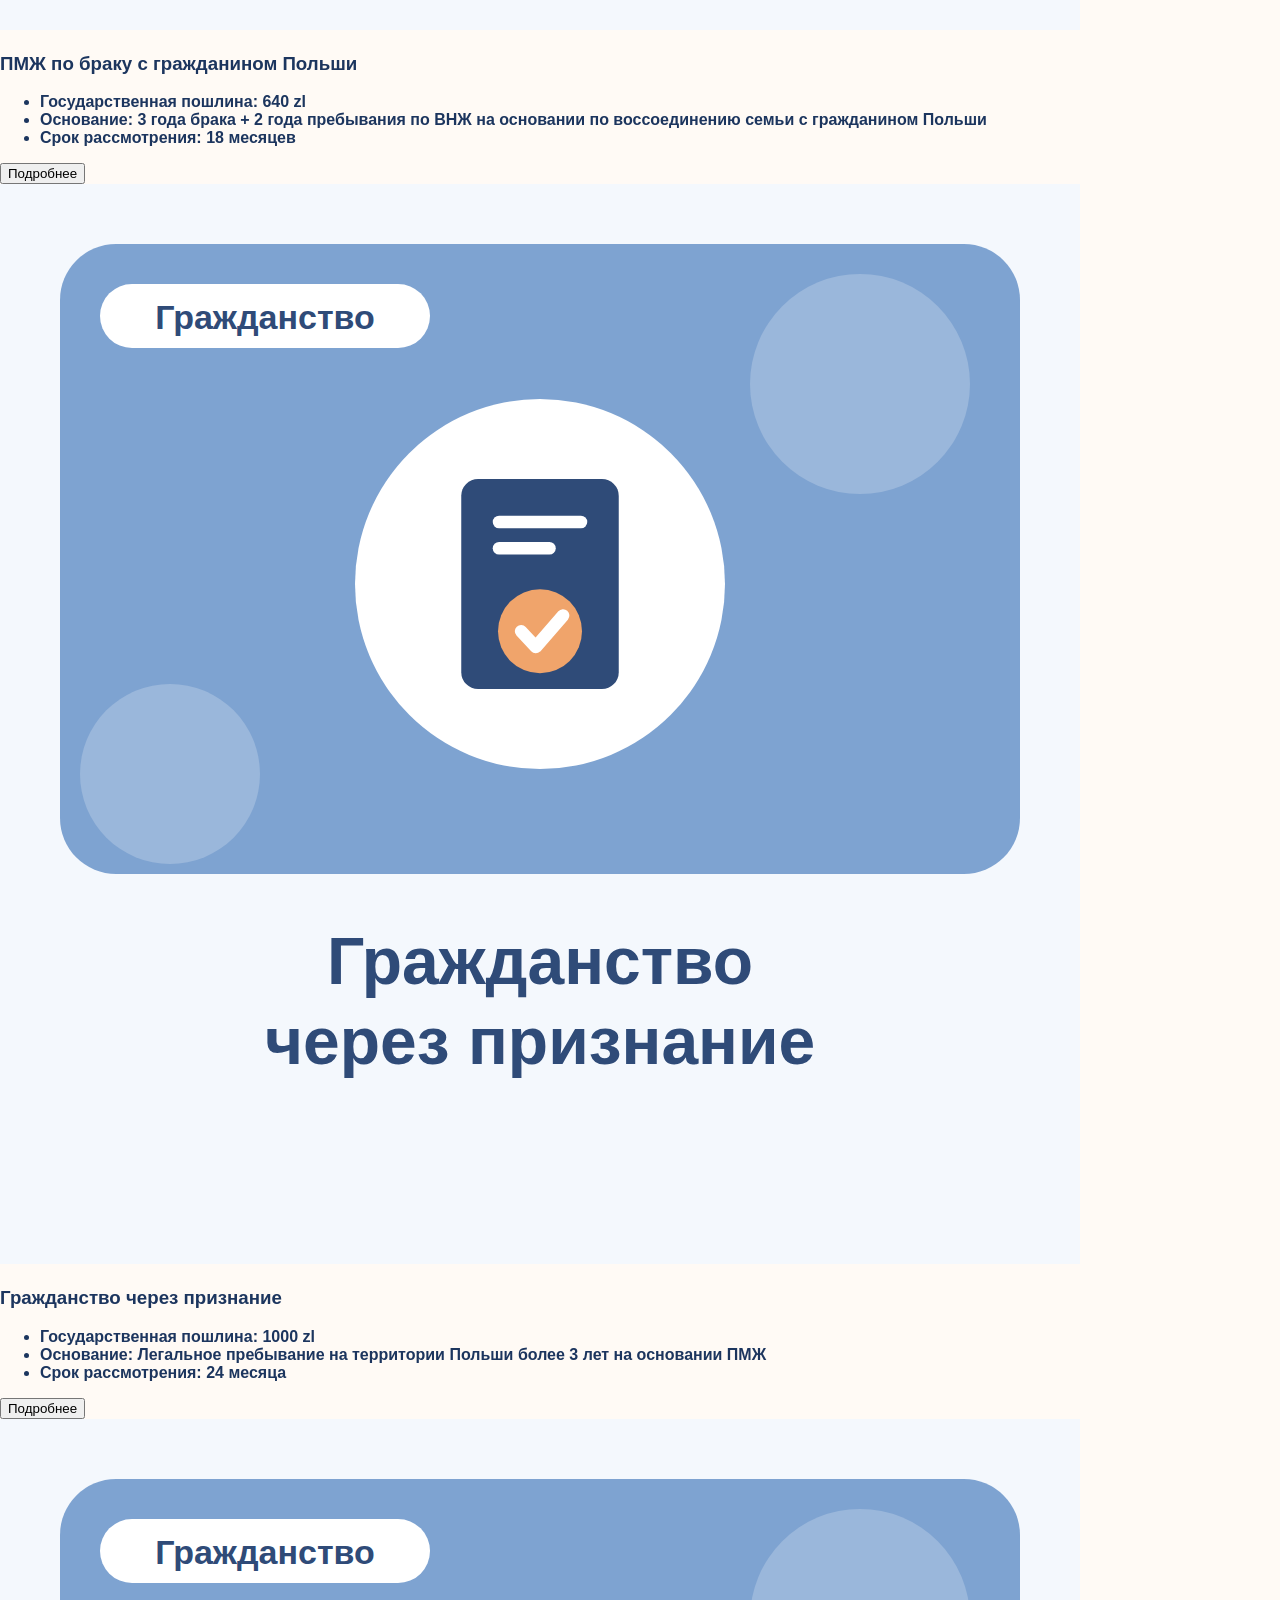
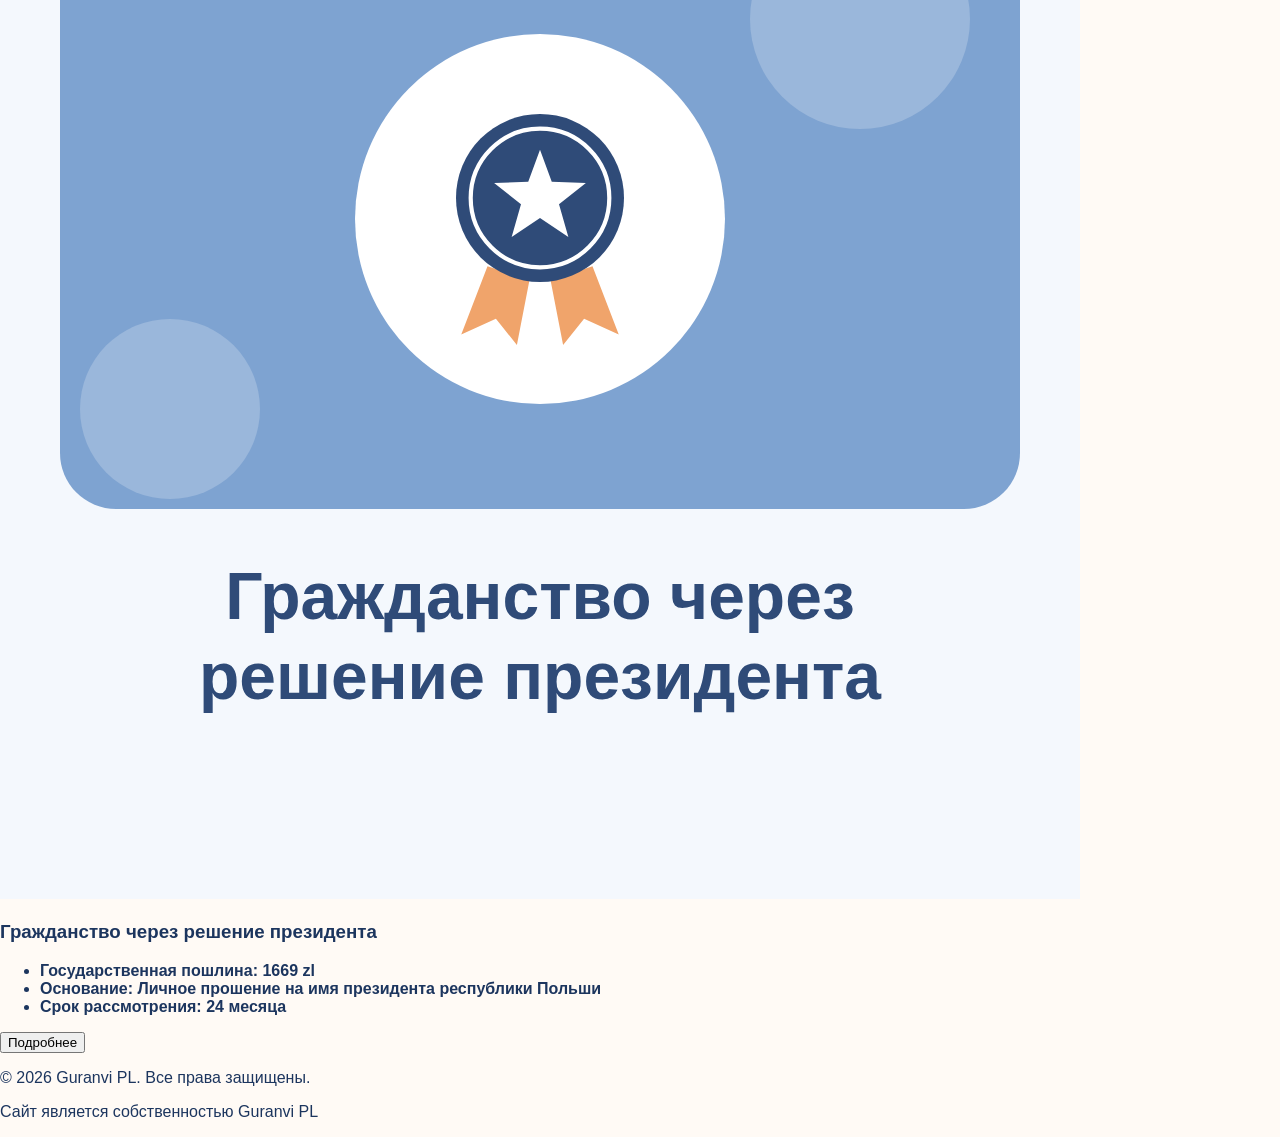
==== commit 9179a13c: "feat: add styles buttons" ====
--- a/catalog.html
+++ b/catalog.html
@@ -9,7 +9,7 @@
 </head>
 <body>
     <header>
-        <a href="index.html" class="logo"><img src="guranvi-logo.png" alt="Логотип Guranvi"></a>
+        <a href="index.html" class="logo"><img src="images/guranvi-logo.png" alt="Логотип Guranvi"></a>
     <nav>
         <ul>
             <li><a href="index.html">Главная</a></li>
--- a/style.css
+++ b/style.css
@@ -1,7 +1,9 @@
 :root {
-    --bg-color: #f0f0f0;
-    --text-color: #333;
-    --accent-color: #007BFF;
+    --bg-color: #fffaf5;
+    --bg-light-blue: #e3effc;
+    --text-color: #1c355e;
+    --accent-blue: #2a5298;
+    --card-shadow:rgba(28, 53, 94, 0.06);
 }
 [data-theme="dark"] {
     --bg-color: #1e1e1e;
@@ -18,4 +20,79 @@
 [data-theme="dark"] .logo img {
     filter: brightness(0) invert(1);
     opacity: 0.9;
+}
+.hero-section {
+    display: flex;
+    flex-direction: column;
+    align-items: center;
+    text-align: center;
+    padding: 90px 20px;
+    background-color: var(--bg-light-blue);
+    border-radius: 24px;
+    margin-top: 40px;
+    margin-bottom: 60px;
+}
+.hero-section h1 {
+    font-size: 48px;
+    margin: 0 0 20px 0;
+    color: var(--text-color);
+    line-height: 1.2;
+}
+.hero-section p {
+    font-size: 18px;
+    max-width: 600px;
+    margin: 0 0 40px 0;
+    opacity: 0.9;
+}
+.cta-button {
+    display: inline-block;
+    background-color: #f4a261;
+    color: #ffffff;
+    text-decoration: none;
+    padding: 18px 40px;
+    font-size: 16px;
+    font-weight: 700;
+    border-radius: 30px;
+    box-shadow: 0 4px 15px rgba(244, 162, 97, 0.4);
+    transition: all 0.2s ease;
+}
+.cta-button:hover {
+    transform: translateY(-3px);
+    box-shadow: 0 6px 20px rgba(244, 162, 97, 0.6);
+    background-color: #e28f4b;
+}
+.services-buttons-section {
+    margin-bottom: 70px;
+}
+.services-buttons-section h2 {
+    text-align: center;
+    font-size: 32px;
+    color: var(--text-color);
+    margin-bottom: 40px;
+}
+.services-grid {
+    display: grid;
+    grid-template-columns: repeat(3, 1fr);
+    gap: 24px;
+}
+.service-btn {
+    display: flex;
+   align-items: center;
+    justify-content: center;
+    text-align: center;
+    background-color: var(--text-color);
+    color: #ffffff;
+    text-decoration: none;
+    padding: 40px 24px;
+    font-size: 20px;
+    font-weight: 700;
+    border-radius: 24px;
+    box-shadow: 0 8px 24px var(--card-shadow);
+    transition: all 0.3s cubic-bezier(0.4, 0, 0.2, 1);
+}
+.service-btn:hover {
+    background-color: #e28f4b;
+    color: #ffffff;
+    transform: translateY(-5px);
+    box-shadow: 0 12px 30px rgba(234, 124, 7, 0.7);
 }
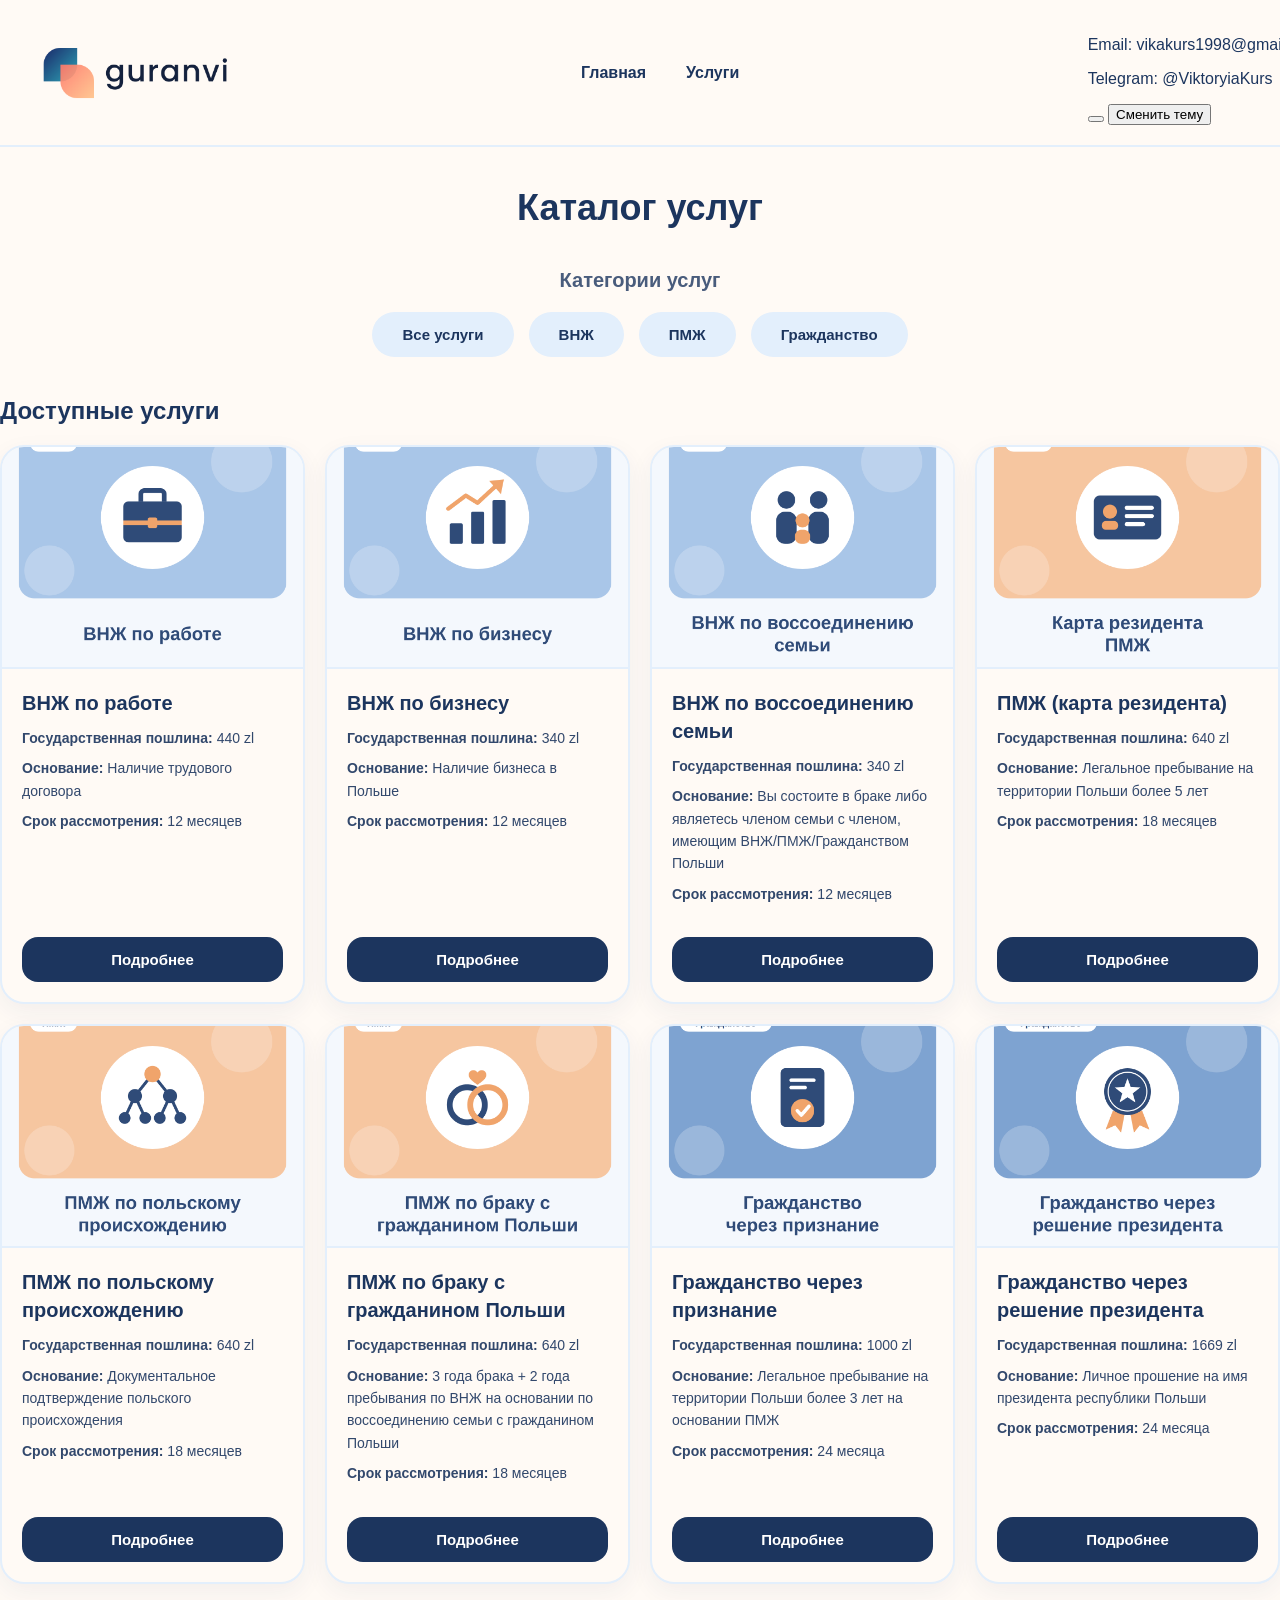
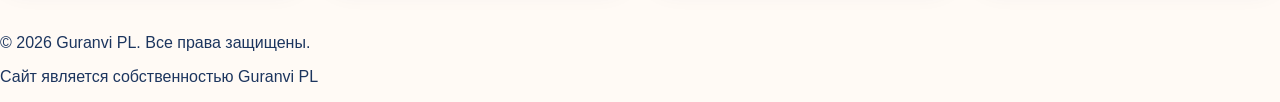
==== commit 96bfb6fb: "fix: resolve button hover bug and style catalog filter categories" ====
--- a/catalog.html
+++ b/catalog.html
@@ -40,88 +40,8 @@
         </section>
         <section class ="catalog-grid-section">
             <h2>Доступные услуги</h2>
-            <div class="catalog-grid">
-                <article class="service-card" data-category="vnzh">
-                    <img src="images/01-vnzh-rabota.png" alt="ВНЖ по работе" class="card-img">
-                    <h3>ВНЖ по работе</h3>
-                    <ul class="service-parameters">
-                        <li><strong>Государственная пошлина: 440 zl</strong></li>
-                        <li><strong>Основание: Наличие трудового договора</strong></li>
-                        <li><strong>Срок рассмотрения: 12 месяцев</strong></li>
-                    </ul>
-                    <button class="card-btn">Подробнее</button>
-                </article>
-                <article class="service-card" data-category="vnzh">
-                    <img src="images/02-vnzh-biznes.png" alt="ВНЖ по бизнесу" class="card-img">
-                    <h3>ВНЖ по бизнесу</h3>
-                    <ul class="service-parameters">
-                        <li><strong>Государственная пошлина: 340 zl</strong></li>
-                        <li><strong>Основание: Наличие бизнеса в Польше</strong></li>
-                        <li><strong>Срок рассмотрения: 12 месяцев</strong></li>
-                    </ul>
-                    <button class="card-btn">Подробнее</button>
-                </article>
-            <article class="service-card" data-category="vnzh">
-                    <img src="images/03-vnzh-semya.png" alt="ВНЖ по воссоединению семьи" class="card-img">
-                    <h3>ВНЖ по воссоединению семьи</h3>
-                    <ul class="service-parameters">
-                        <li><strong>Государственная пошлина: 340 zl</strong></li>
-                        <li><strong>Вы состоите в браке либо являетесь членом семьи с членом, имеющим ВНЖ/ПМЖ/Гражданством Польши</strong></li>
-                        <li><strong>Срок рассмотрения: 12 месяцев</strong></li>
-                    </ul>
-                    <button class="card-btn">Подробнее</button>
-                </article>
-            <article class="service-card" data-category="pmzh">
-                <img src="images/04-karta-rezidenta.png" alt="ПМЖ (карта резидента)" class="card-img">
-                <h3>ПМЖ (карта резидента)</h3>
-                <ul class="service-parameters">
-                    <li><strong>Государственная пошлина: 640 zl</strong></li>
-                    <li><strong>Основание: Легальное пребывание на территории Польши более 5 лет</strong></li>
-                    <li><strong>Срок рассмотрения: 18 месяцев</strong></li>
-                </ul>
-                <button class="card-btn">Подробнее</button>
-            </article>
-            <article class="service-card" data-category="pmzh">
-                <img src="images/05-pmzh-proishozhdenie.png" alt="ПМЖ по польскому происхождению" class="card-img">
-                <h3>ПМЖ по польскому происхождению</h3>
-                <ul class="service-parameters">
-                    <li><strong>Государственная пошлина: 640 zl</strong></li>
-                    <li><strong>Основание: Документальное подтверждение польского происхождения</strong></li>
-                    <li><strong>Срок рассмотрения: 18 месяцев</strong></li>
-                </ul>
-                <button class="card-btn">Подробнее</button>
-            </article>
-            <article class="service-card" data-category="pmzh">
-                <img src="images/06-pmzh-brak.png" alt="ПМЖ по браку с гражданином Польши" class="card-img">
-                <h3>ПМЖ по браку с гражданином Польши</h3>
-                <ul class="service-parameters">
-                    <li><strong>Государственная пошлина: 640 zl</strong></li>
-                    <li><strong>Основание: 3 года брака + 2 года пребывания по ВНЖ на основании по воссоединению семьи с гражданином Польши</strong></li>
-                    <li><strong>Срок рассмотрения: 18 месяцев</strong></li>
-                </ul>
-                <button class="card-btn">Подробнее</button>
-            </article>
-            <article class="service-card" data-category="grazhdanstvo">
-                <img src="images/07-grazhdanstvo-priznanie.png" alt="Гражданство через признание" class="card-img">
-                <h3>Гражданство через признание</h3>
-                <ul class="service-parameters">
-                    <li><strong>Государственная пошлина: 1000 zl</strong></li>
-                    <li><strong>Основание: Легальное пребывание на территории Польши более 3 лет на основании ПМЖ</strong></li>
-                    <li><strong>Срок рассмотрения: 24 месяца</strong></li>
-                </ul>
-                <button class="card-btn">Подробнее</button>
-            </article>
-            <article class="service-card" data-category="grazhdanstvo">
-                <img src="images/08-grazhdanstvo-prezident.png" alt="Гражданство через решение президента" class="card-img">
-                <h3>Гражданство через решение президента</h3>
-                <ul class="service-parameters">
-                    <li><strong>Государственная пошлина: 1669 zl</strong></li>
-                    <li><strong>Основание: Личное прошение на имя президента  республики Польши</strong></li>
-                    <li><strong>Срок рассмотрения: 24 месяца</strong></li>
-                </ul>
-                <button class="card-btn">Подробнее</button>
-            </article>
-        </div>
+            <div class="catalog-grid" id="catalog-container">
+            </div>
         </section>
     </main>
     <footer>
--- a/style.css
+++ b/style.css
@@ -95,4 +95,196 @@
     color: #ffffff;
     transform: translateY(-5px);
     box-shadow: 0 12px 30px rgba(234, 124, 7, 0.7);
+}
+header {
+    display: flex;
+    align-items: center;
+    justify-content: space-between;
+    padding: 20px 40px;
+    background-color: var(--bg-color);
+    border-bottom: 2px solid var(--bg-light-blue);
+    width: 100%;
+}
+header .logo img {
+    height: 60px;
+    width: auto;
+    display: block;
+}
+header nav ul {
+    flex-direction: row;
+    list-style: none;
+    display: flex;
+    gap: 40px;
+    margin: 0;
+    padding: 0;
+}
+header nav ul li a {
+    text-decoration: none;
+    color: var(--text-color);
+    font-weight: 700;
+    transition: color 0.2s ease;
+    font-size: 16px;
+}
+header nav ul li a:hover {
+    color: var(--accent-orange);
+}
+header.header-actions {
+    display: flex;
+    flex-direction: column;
+    align-items: flex-end;
+    gap: 4px;
+}
+header.header-actions p {
+    margin: 0;
+    font-size: 14px;
+    font-weight: 600;
+}
+header.burger-menu {
+    display: none;
+}
+theme-toggle {
+margin-top: 8px;
+background-color: var(--text-color);
+color: #ffffff;
+border: none;
+padding: 8px 16px;
+border-radius: 20px;
+cursor: pointer;
+font-size: 13px;
+font-weight: 600;
+transition: background-color 0.2s;
+}
+theme-toggle:hover {
+    background-color: var(--accent-orange);
+}
+main h1 {
+    font-size: 36px;
+    text-align: center;
+    color: var(--text-color);
+    margin: 40px 0;
+}
+.catalog-grid {
+    display: grid;
+    grid-template-columns: repeat(4, 1fr);
+    gap: 20px;
+    margin-bottom: 50px;
+}
+.service-card {
+    background-color: var(--bg-color);
+    border: 2px solid var(--bg-light-blue);
+    border-radius: 24px;
+    overflow: hidden;
+    display: flex;
+    flex-direction: column;
+    box-shadow: 0 8px 24px var(--card-shadow);
+    transition: transform 0.3s ease, box-shadow 0.3s ease, border-color 0.3s ease;
+}
+.service-card:hover {
+    transform: translateY(-6px);
+     box-shadow: 0 12px 30px rgba(28, 53, 94, 0.12);
+    border-color: var(--accent-orange);
+}
+.card-img {
+    width: 100%;
+    height: 220px;
+    object-fit: cover;
+    border-bottom: 2px solid var(--bg-light-blue);
+}
+.service-card h3 {
+    font-size: 20px;
+    color: var(--text-color);
+    margin: 20px 20px 10px 20px;
+    line-height: 1.4;
+}
+.service-parameters {
+    list-style: none;
+    padding: 0;
+    margin: 0 20px 24px 20px;
+    font-size: 14px;
+    line-height: 1.6;
+    flex-grow: 1;
+}
+.service-parameters li {
+    margin-bottom: 8px;
+    color: var(--text-color);
+    opacity: 0.9;
+}
+.service-parameters li strong {
+    color: var(--text-color);
+    font-weight: 700;
+}
+.card-btn {
+    background-color: var(--text-color);
+    color: #ffffff;
+    border: none;
+    padding: 14px;
+    margin: 0 20px 20px 20px;
+    font-size: 15px;
+    font-weight: 700;
+    border-radius: 16px;
+    cursor: pointer;
+    transition: all 0.2s ease;
+}
+.card-btn:hover {
+    background-color: #f4a261 !important;
+    color: #ffffff !important;
+    box-shadow: 0 4px 12px rgba(244, 162, 97, 0.3);
+}
+.catalog-more-container {
+    display: flex;
+    justify-content: center;
+    margin-bottom: 8px;
+}
+
+.load-more-btn {
+    background-color: transparent;
+    color: var(--text-color);
+    border: 2px solid var(--text-color);
+    padding: 14px 32px;
+    font-size: 16px;
+    font-weight: 700;
+    border-radius: 30px;
+    cursor: pointer;
+    transition: all 0.2s ease;
+}
+
+.load-more-btn:hover {
+    background-color: var(--text-color);
+    color: #ffffff;
+}
+.services-filters {
+    margin-bottom: 40px;
+    text-align: center;
+}
+.services-filters h2 {
+    font-size: 20px;
+    color: var(--text-color);
+    margin-bottom: 20px;
+    opacity: 0.8;
+}
+.filter-buttons {
+    display: flex;
+    justify-content: center;
+    gap: 15px;
+    flex-wrap: wrap;
+}
+.filter-btn {
+    background-color: var(--bg-light-blue);
+    color: var(--text-color);
+    border: 2px solid transparent;
+    padding: 12px 28px;
+    font-size: 15px;
+    font-weight: 700;
+    border-radius: 30px;
+    cursor: pointer;
+    transition: all 0.25s ease;
+}
+.filter-btn:hover {
+    background-color: #e59352;
+    color: #ffffff;
+}
+.filter-btn.active {
+    background-color: var(--accent-orange) !important;
+    color: #ffffff !important;
+    box-shadow: 0 4px 15px rgba(244, 162, 97, 0.3);
 }
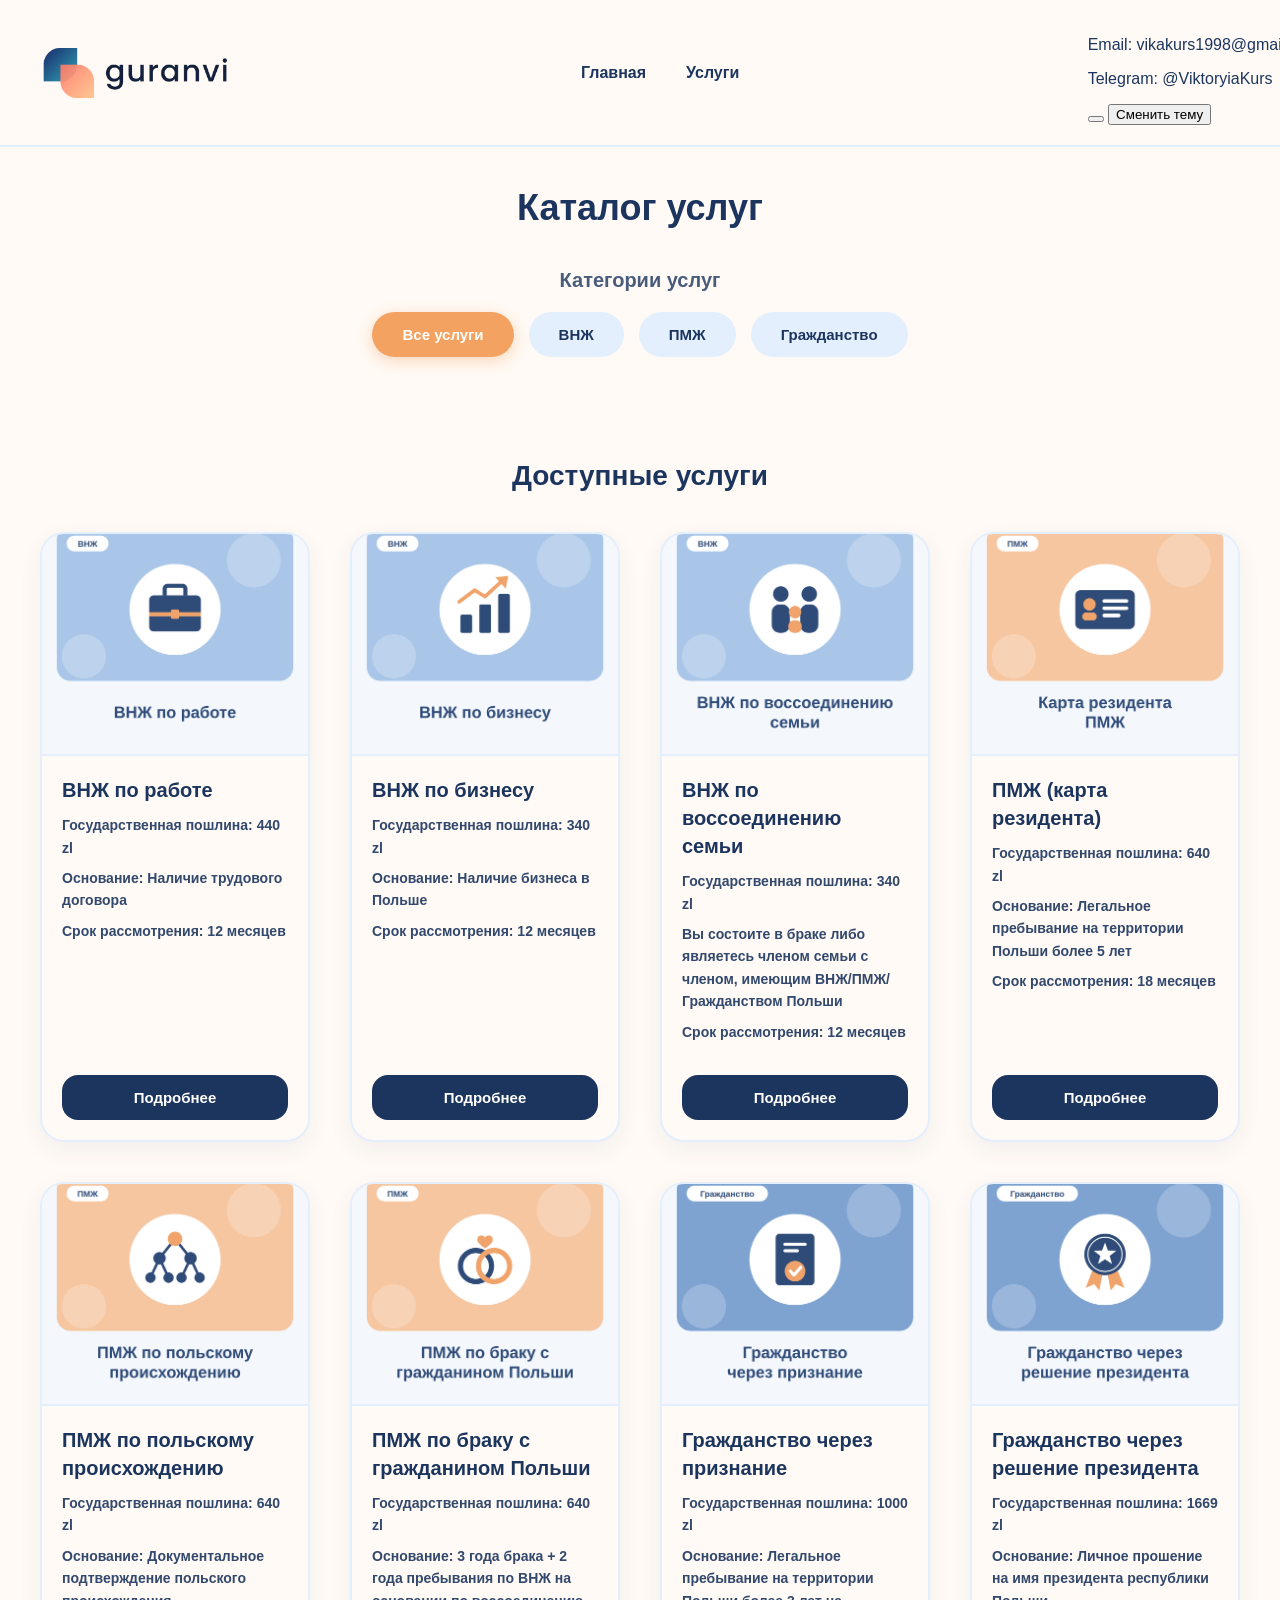
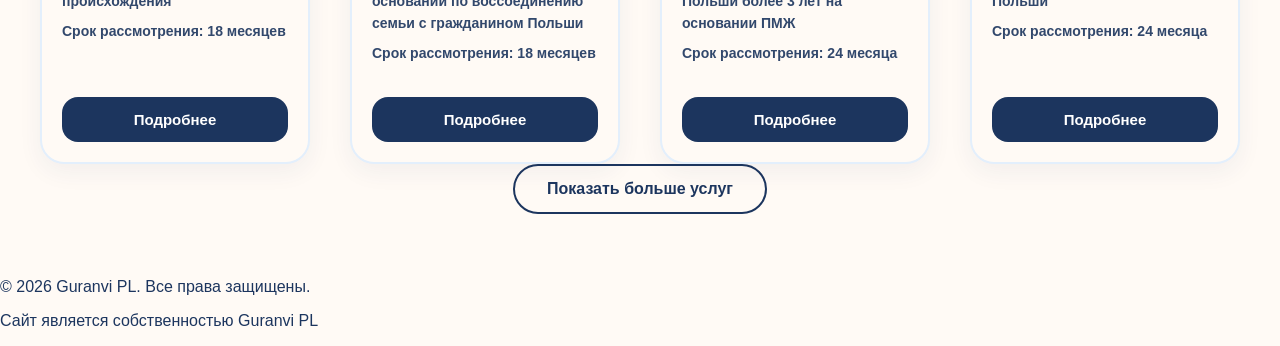
==== commit f91de094: "feat: implement functional service filtering in js and center catalog grid" ====
--- a/catalog.html
+++ b/catalog.html
@@ -31,16 +31,99 @@
         <h1>Каталог услуг</h1>
         <section class="services-filters">
             <h2>Категории услуг</h2>
-            <div class="filter-buttons">
-                <button class="filter-btn">Все услуги</button>
-                <button class="filter-btn">ВНЖ</button>
-                <button class="filter-btn">ПМЖ</button>
-                <button class="filter-btn">Гражданство</button>
-            </div>
+           <div class="filter-buttons">
+    <button class="filter-btn active" data-filter="all">Все услуги</button>
+    <button class="filter-btn" data-filter="vnzh">ВНЖ</button>
+    <button class="filter-btn" data-filter="pmzh">ПМЖ</button>
+    <button class="filter-btn" data-filter="grazhdanstvo">Гражданство</button>
+</div>
         </section>
-        <section class ="catalog-grid-section">
+        <section class="catalog-grid-section">
             <h2>Доступные услуги</h2>
             <div class="catalog-grid" id="catalog-container">
+                <article class="service-card" data-category="vnzh">
+                    <img src="images/01-vnzh-rabota.png" alt="ВНЖ по работе" class="card-img">
+                    <h3>ВНЖ по работе</h3>
+                    <ul class="service-parameters">
+                        <li><strong>Государственная пошлина: 440 zl</strong></li>
+                        <li><strong>Основание: Наличие трудового договора</strong></li>
+                        <li><strong>Срок рассмотрения: 12 месяцев</strong></li>
+                    </ul>
+                    <button class="card-btn">Подробнее</button>
+                </article>
+                <article class="service-card" data-category="vnzh">
+                    <img src="images/02-vnzh-biznes.png" alt="ВНЖ по бизнесу" class="card-img">
+                    <h3>ВНЖ по бизнесу</h3>
+                    <ul class="service-parameters">
+                        <li><strong>Государственная пошлина: 340 zl</strong></li>
+                        <li><strong>Основание: Наличие бизнеса в Польше</strong></li>
+                        <li><strong>Срок рассмотрения: 12 месяцев</strong></li>
+                    </ul>
+                    <button class="card-btn">Подробнее</button>
+                </article>
+            <article class="service-card" data-category="vnzh">
+                    <img src="images/03-vnzh-semya.png" alt="ВНЖ по воссоединению семьи" class="card-img">
+                    <h3>ВНЖ по воссоединению семьи</h3>
+                    <ul class="service-parameters">
+                        <li><strong>Государственная пошлина: 340 zl</strong></li>
+                        <li><strong>Вы состоите в браке либо являетесь членом семьи с членом, имеющим ВНЖ/ПМЖ/Гражданством Польши</strong></li>
+                        <li><strong>Срок рассмотрения: 12 месяцев</strong></li>
+                    </ul>
+                    <button class="card-btn">Подробнее</button>
+                </article>
+            <article class="service-card" data-category="pmzh">
+                <img src="images/04-karta-rezidenta.png" alt="ПМЖ (карта резидента)" class="card-img">
+                <h3>ПМЖ (карта резидента)</h3>
+                <ul class="service-parameters">
+                    <li><strong>Государственная пошлина: 640 zl</strong></li>
+                    <li><strong>Основание: Легальное пребывание на территории Польши более 5 лет</strong></li>
+                    <li><strong>Срок рассмотрения: 18 месяцев</strong></li>
+                </ul>
+                <button class="card-btn">Подробнее</button>
+            </article>
+            <article class="service-card" data-category="pmzh">
+                <img src="images/05-pmzh-proishozhdenie.png" alt="ПМЖ по польскому происхождению" class="card-img">
+                <h3>ПМЖ по польскому происхождению</h3>
+                <ul class="service-parameters">
+                    <li><strong>Государственная пошлина: 640 zl</strong></li>
+                    <li><strong>Основание: Документальное подтверждение польского происхождения</strong></li>
+                    <li><strong>Срок рассмотрения: 18 месяцев</strong></li>
+                </ul>
+                <button class="card-btn">Подробнее</button>
+            </article>
+            <article class="service-card" data-category="pmzh">
+                <img src="images/06-pmzh-brak.png" alt="ПМЖ по браку с гражданином Польши" class="card-img">
+                <h3>ПМЖ по браку с гражданином Польши</h3>
+                <ul class="service-parameters">
+                    <li><strong>Государственная пошлина: 640 zl</strong></li>
+                    <li><strong>Основание: 3 года брака + 2 года пребывания по ВНЖ на основании по воссоединению семьи с гражданином Польши</strong></li>
+                    <li><strong>Срок рассмотрения: 18 месяцев</strong></li>
+                </ul>
+                <button class="card-btn">Подробнее</button>
+            </article>
+            <article class="service-card" data-category="grazhdanstvo">
+                <img src="images/07-grazhdanstvo-priznanie.png" alt="Гражданство через признание" class="card-img">
+                <h3>Гражданство через признание</h3>
+                <ul class="service-parameters">
+                    <li><strong>Государственная пошлина: 1000 zl</strong></li>
+                    <li><strong>Основание: Легальное пребывание на территории Польши более 3 лет на основании ПМЖ</strong></li>
+                    <li><strong>Срок рассмотрения: 24 месяца</strong></li>
+                </ul>
+                <button class="card-btn">Подробнее</button>
+            </article>
+            <article class="service-card" data-category="grazhdanstvo">
+                <img src="images/08-grazhdanstvo-prezident.png" alt="Гражданство через решение президента" class="card-img">
+                <h3>Гражданство через решение президента</h3>
+                <ul class="service-parameters">
+                    <li><strong>Государственная пошлина: 1669 zl</strong></li>
+                    <li><strong>Основание: Личное прошение на имя президента  республики Польши</strong></li>
+                    <li><strong>Срок рассмотрения: 24 месяца</strong></li>
+                </ul>
+                <button class="card-btn">Подробнее</button>
+            </article>
+            </div>
+            <div class="catalog-more-container">
+                <button class="load-more-btn">Показать больше услуг</button>
             </div>
         </section>
     </main>
--- a/style.css
+++ b/style.css
@@ -166,8 +166,20 @@
 .catalog-grid {
     display: grid;
     grid-template-columns: repeat(4, 1fr);
-    gap: 20px;
-    margin-bottom: 50px;
+    gap: 40px;
+    justify-content: center;
+    align-items: stretch;
+}
+.catalog-grid-section {
+    max-width: 1200px;
+    margin: 0 auto;
+    padding: 40px 20px;
+}
+.catalog-grid-section h2 {
+    text-align: center;
+    color: var(--text-color);
+    margin-bottom: 40px;
+    font-size: 28px;
 }
 .service-card {
     background-color: var(--bg-color);
@@ -269,22 +281,22 @@
     flex-wrap: wrap;
 }
 .filter-btn {
-    background-color: var(--bg-light-blue);
-    color: var(--text-color);
-    border: 2px solid transparent;
-    padding: 12px 28px;
-    font-size: 15px;
-    font-weight: 700;
-    border-radius: 30px;
-    cursor: pointer;
-    transition: all 0.25s ease;
+    background-color: var(--bg-light-blue) !important;
+    color: var(--text-color) !important;
+    border: 2px solid transparent !important;
+    padding: 12px 28px !important;
+    font-size: 15px !important;
+    font-weight: 700 !important;
+    border-radius: 30px !important;
+    cursor: pointer !important;
+    transition: all 0.25s ease !important;
 }
 .filter-btn:hover {
-    background-color: #e59352;
-    color: #ffffff;
-}
-.filter-btn.active {
-    background-color: var(--accent-orange) !important;
+    background-color: #b2c6df !important;
+    color: var(--text-color) !important;
+}
+.filter-buttons button.filter-btn.active {
+    background-color: #f4a261 !important;
     color: #ffffff !important;
-    box-shadow: 0 4px 15px rgba(244, 162, 97, 0.3);
+    box-shadow: 0 4px 15px rgba(244, 162, 97, 0.4) !important;
 }
